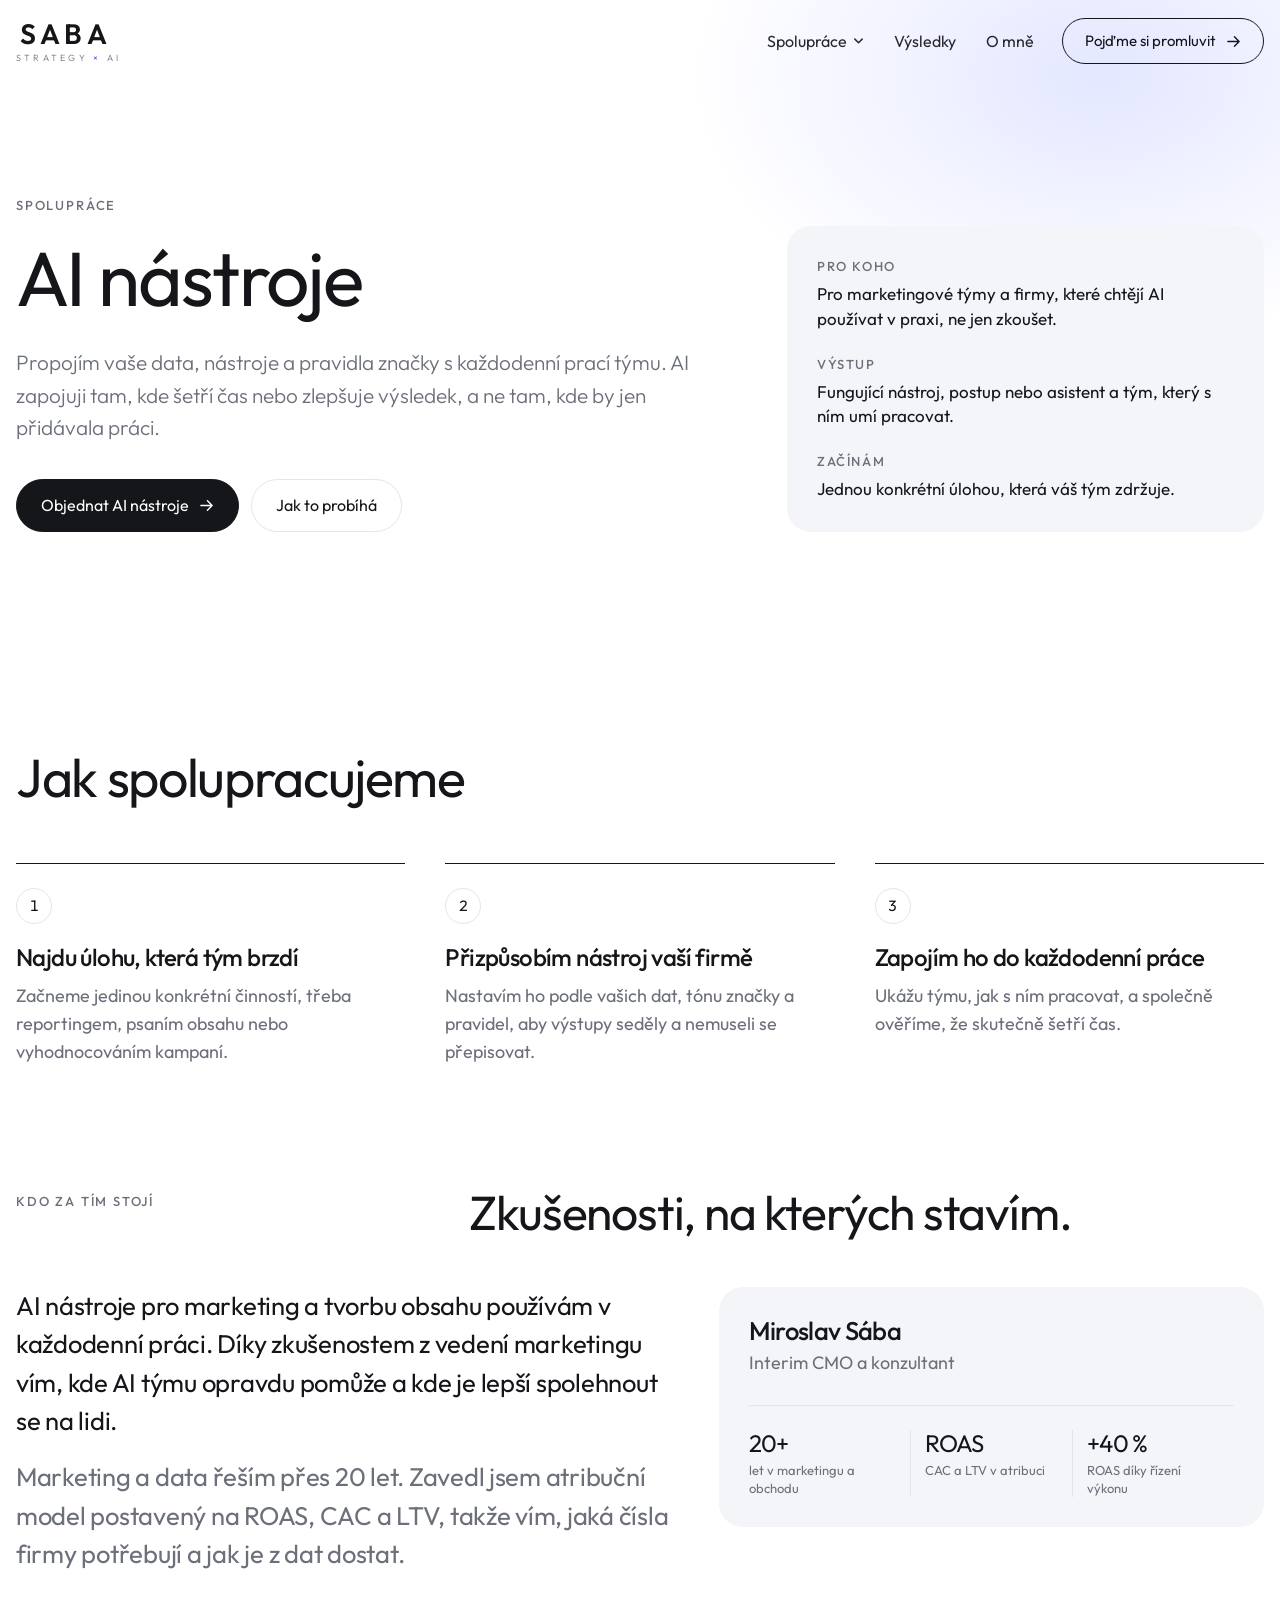
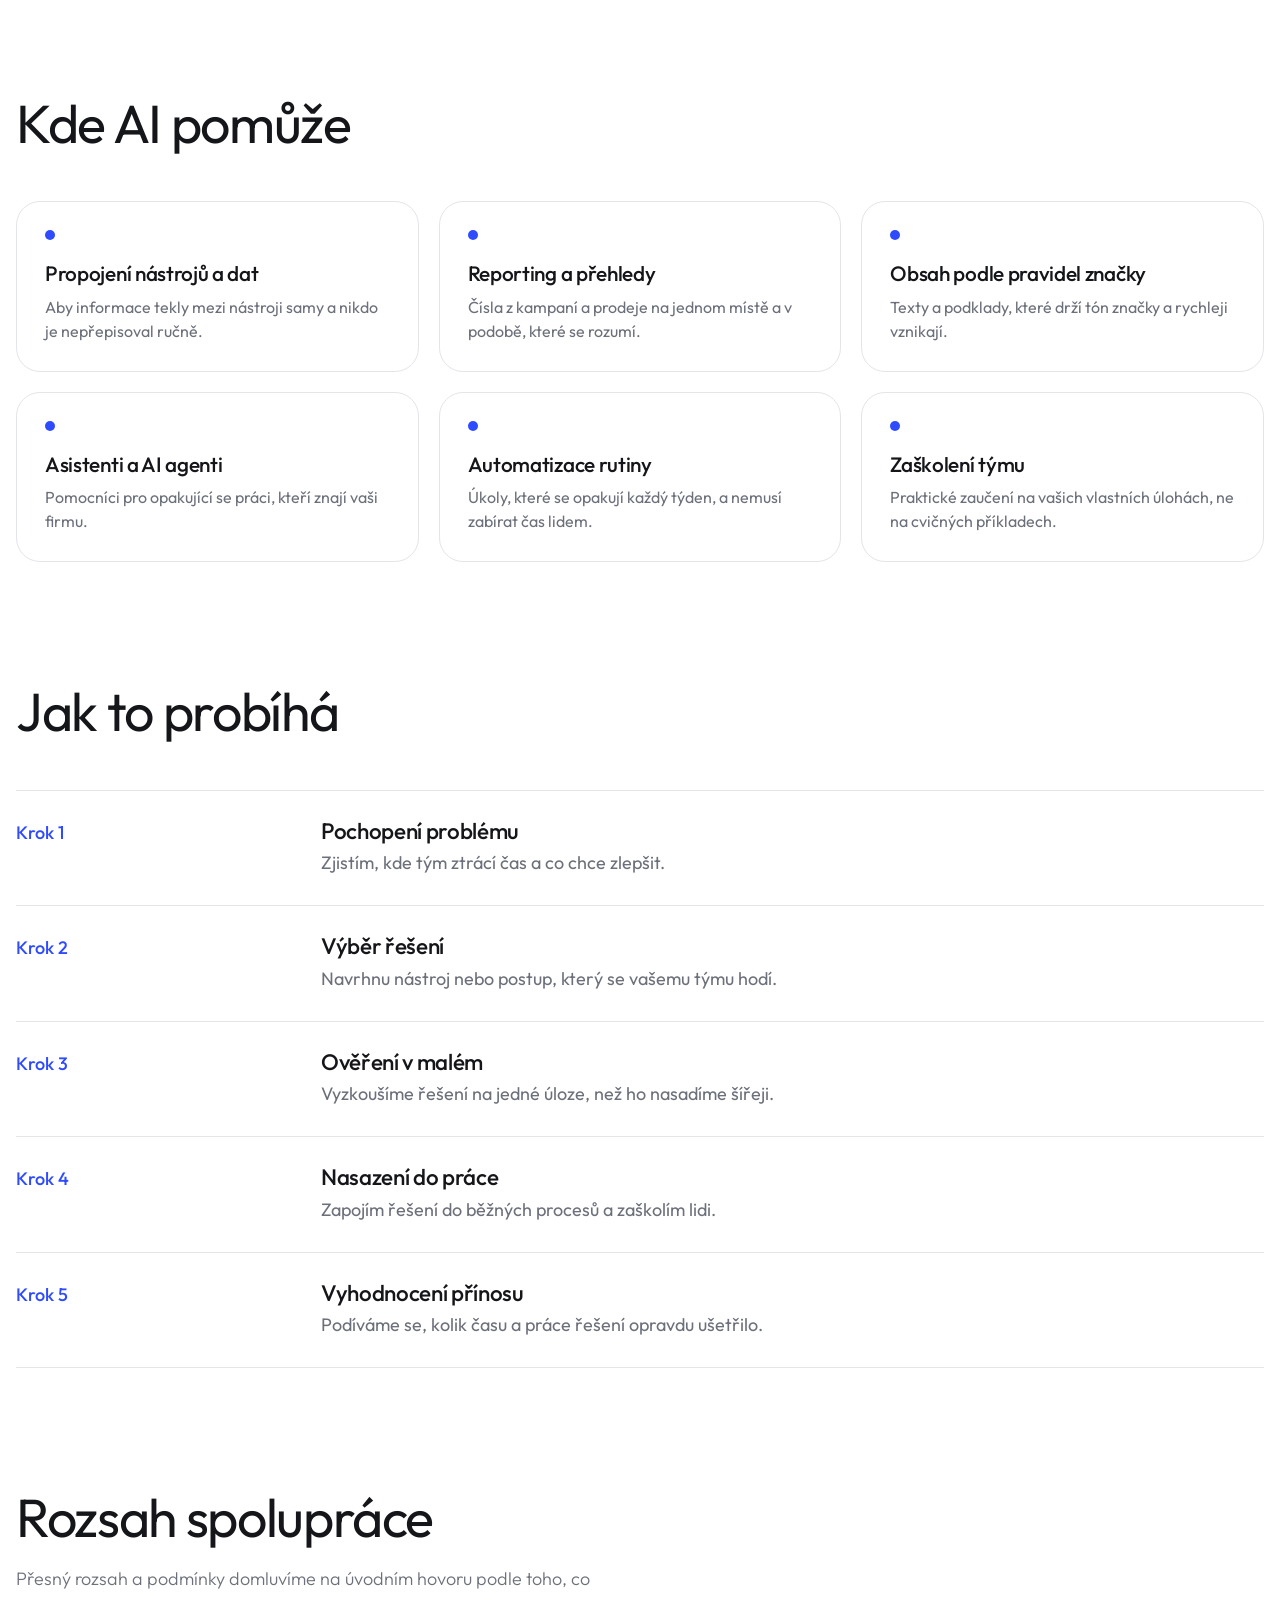
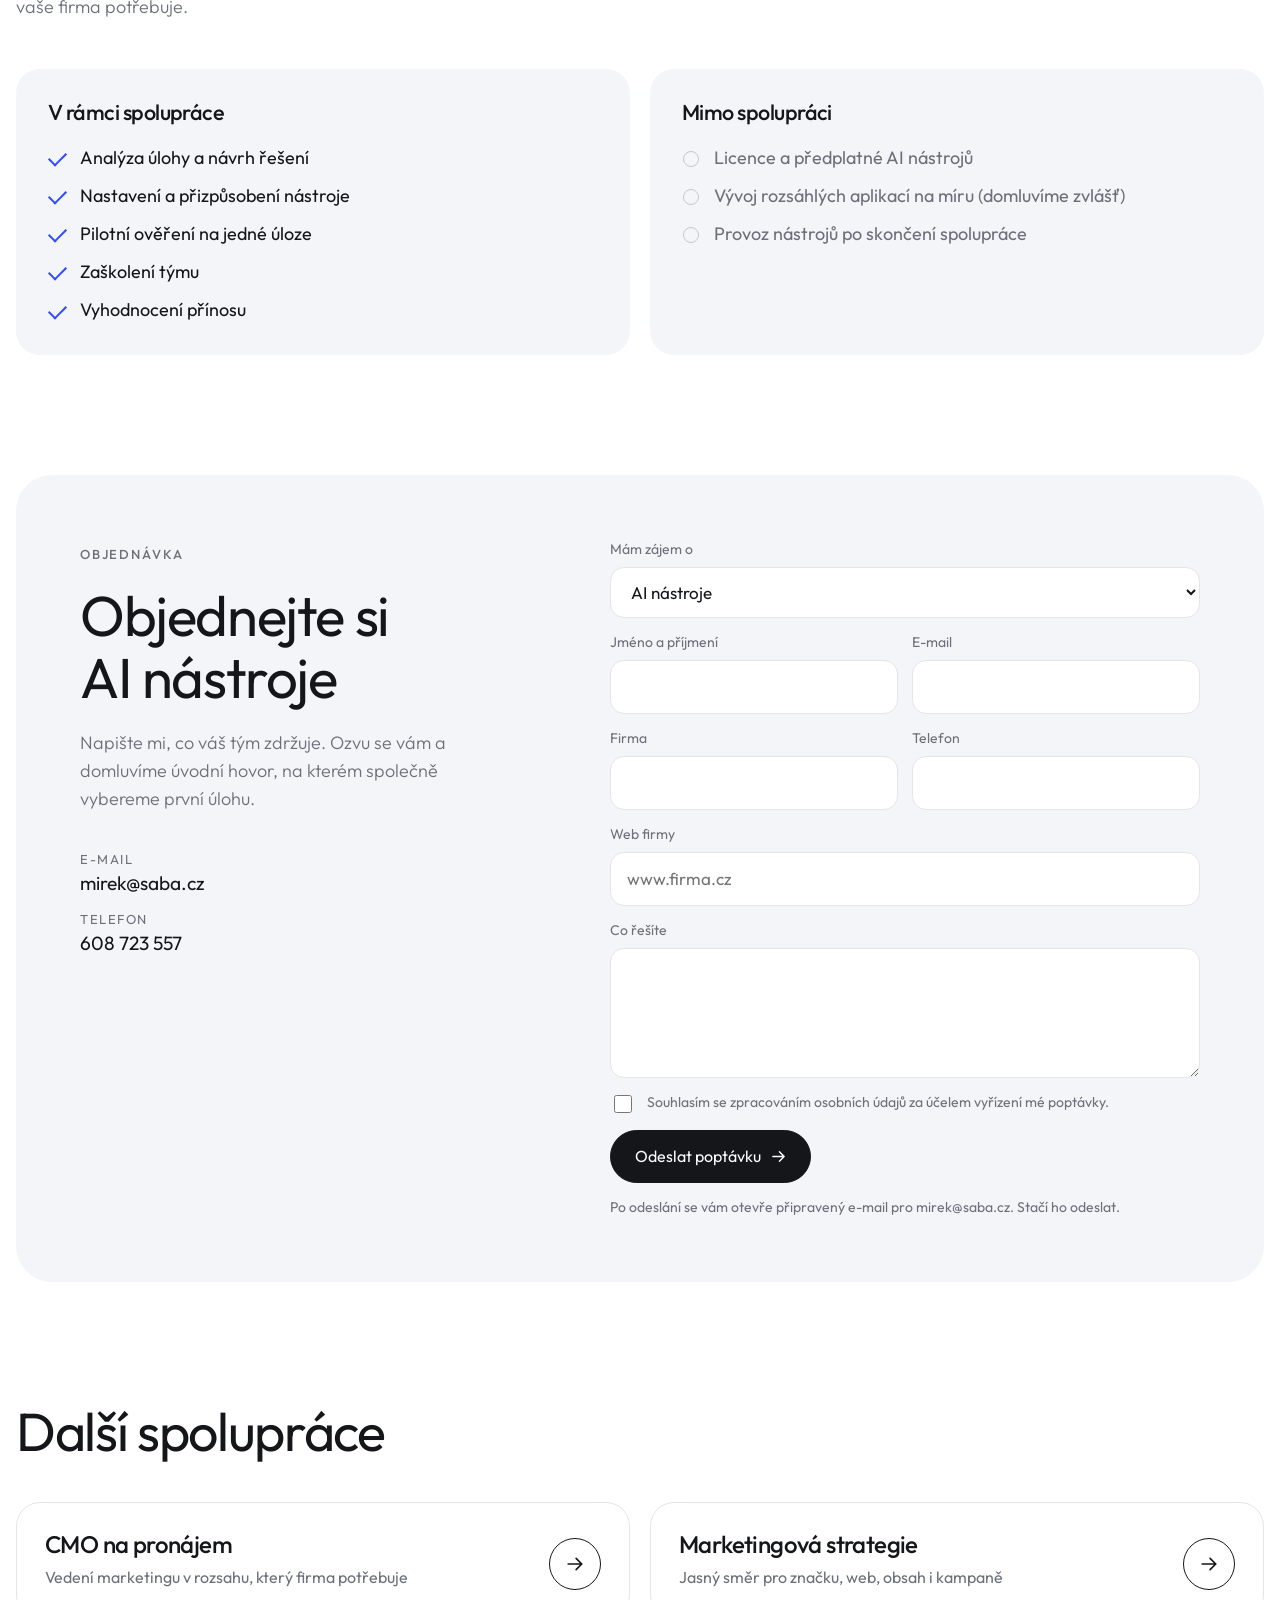
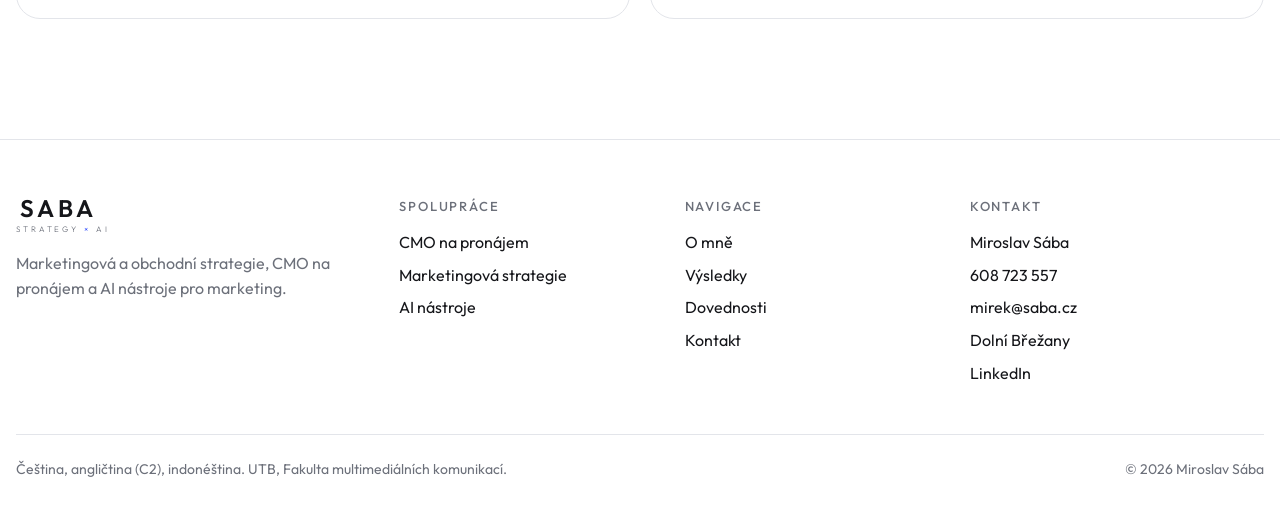
==== ai-nastroje.html @ 4f932557 "Upload" ====
<!doctype html>
<html lang="cs">
<head>
<meta charset="utf-8">
<meta name="viewport" content="width=device-width, initial-scale=1, viewport-fit=cover">
<title>AI nástroje pro marketing | SABA Strategy × AI</title>
<meta name="description" content="Propojím data, nástroje a pravidla značky s každodenní prací týmu. AI tam, kde šetří čas nebo zlepšuje výsledek.">
<link rel="preconnect" href="https://fonts.googleapis.com">
<link rel="preconnect" href="https://fonts.gstatic.com" crossorigin>
<link href="https://fonts.googleapis.com/css2?family=Outfit:wght@300;400;500;600&display=swap" rel="stylesheet">
<link rel="stylesheet" href="style.css">
</head>
<body>
<header id="hdr">
  <div class="wrap hbar">
    <a class="logo" href="./" aria-label="SABA Strategy × AI, úvodní stránka"><b>SABA</b><i>STRATEGY <span class="x">×</span> AI</i></a>
    <nav class="nav" aria-label="Hlavní navigace">
      <div class="links">
        <div class="has-dd"><button class="dd-btn" type="button" aria-haspopup="true" aria-expanded="false">Spolupráce <svg viewBox="0 0 12 12" fill="none" stroke="currentColor" stroke-width="1.6" stroke-linecap="round" stroke-linejoin="round" aria-hidden="true"><path d="M2 4.5l4 4 4-4"/></svg></button><div class="dd"><a href="cmo-na-pronajem.html">CMO na pronájem<small>Vedení marketingu v rozsahu, který firma potřebuje</small></a><a href="marketingova-strategie.html">Marketingová strategie<small>Jasný směr pro značku, web, obsah i kampaně</small></a><a href="ai-nastroje.html" class="on">AI nástroje<small>AI zapojená do každodenní práce marketingu</small></a></div></div>
        <a href="./#vysledky">Výsledky</a>
        <a href="./#o-mne">O mně</a>
      </div>
      <a class="pill" href="#objednavka">Pojďme si promluvit <svg viewBox="0 0 16 16" fill="none" stroke="currentColor" stroke-width="1.5" stroke-linecap="round" stroke-linejoin="round" aria-hidden="true"><path d="M2 8h12M9 3l5 5-5 5"/></svg></a>
      <button class="menu-btn" id="menubtn" type="button" aria-expanded="false" aria-controls="hdr">Menu</button>
    </nav>
  </div>
</header>
<main id="top">
<div class="hero">
  <div class="wrap phero-in">
    <div>
      <span class="label">Spolupráce</span>
      <h1>AI nástroje</h1>
      <p class="lead">Propojím vaše data, nástroje a pravidla značky s každodenní prací týmu. AI zapojuji tam, kde šetří čas nebo zlepšuje výsledek, a ne tam, kde by jen přidávala práci.</p>
      <div class="cta"><a class="pill fill" href="#objednavka">Objednat AI nástroje <svg viewBox="0 0 16 16" fill="none" stroke="currentColor" stroke-width="1.5" stroke-linecap="round" stroke-linejoin="round" aria-hidden="true"><path d="M2 8h12M9 3l5 5-5 5"/></svg></a><a class="pill line" href="#postup">Jak to probíhá</a></div>
    </div>
    <aside class="facts"><dl><dt>Pro koho</dt><dd>Pro marketingové týmy a firmy, které chtějí AI používat v praxi, ne jen zkoušet.</dd><dt>Výstup</dt><dd>Fungující nástroj, postup nebo asistent a tým, který s ním umí pracovat.</dd><dt>Začínám</dt><dd>Jednou konkrétní úlohou, která váš tým zdržuje.</dd></dl></aside>
  </div>
</div>
<section>
  <div class="wrap">
    <h2 class="sec-title">Jak spolupracujeme</h2>
    <div class="steps">
      <div class="step"><span class="n">1</span><h3>Najdu úlohu, která tým brzdí</h3><p>Začneme jedinou konkrétní činností, třeba reportingem, psaním obsahu nebo vyhodnocováním kampaní.</p></div>
      <div class="step"><span class="n">2</span><h3>Přizpůsobím nástroj vaší firmě</h3><p>Nastavím ho podle vašich dat, tónu značky a pravidel, aby výstupy seděly a nemuseli se přepisovat.</p></div>
      <div class="step"><span class="n">3</span><h3>Zapojím ho do každodenní práce</h3><p>Ukážu týmu, jak s ním pracovat, a společně ověříme, že skutečně šetří čas.</p></div>
    </div>
  </div>
</section>
<section>
  <div class="wrap">
    <div class="head"><div><span class="label">Kdo za tím stojí</span></div><h2>Zkušenosti, na kterých stavím.</h2></div>
    <div class="bio" style="margin-top:48px">
      <div><p class="big">AI nástroje pro marketing a tvorbu obsahu používám v každodenní práci. Díky zkušenostem z vedení marketingu vím, kde AI týmu opravdu pomůže a kde je lepší spolehnout se na lidi.</p><p class="big">Marketing a data řeším přes 20 let. Zavedl jsem atribuční model postavený na ROAS, CAC a LTV, takže vím, jaká čísla firmy potřebují a jak je z dat dostat.</p></div>
      <div class="person"><h3>Miroslav Sába</h3><p class="role">Interim CMO a konzultant</p>
        <div class="pstats"><div><b>20+</b><span>let v marketingu a obchodu</span></div><div><b>ROAS</b><span>CAC a LTV v atribuci</span></div><div><b>+40 %</b><span>ROAS díky řízení výkonu</span></div></div></div>
    </div>
  </div>
</section>
<section>
  <div class="wrap">
    <h2 class="sec-title">Kde AI pomůže</h2>
    <div class="areas">
      <div class="area"><h3>Propojení nástrojů a dat</h3><p>Aby informace tekly mezi nástroji samy a nikdo je nepřepisoval ručně.</p></div>
      <div class="area"><h3>Reporting a přehledy</h3><p>Čísla z kampaní a prodeje na jednom místě a v podobě, které se rozumí.</p></div>
      <div class="area"><h3>Obsah podle pravidel značky</h3><p>Texty a podklady, které drží tón značky a rychleji vznikají.</p></div>
      <div class="area"><h3>Asistenti a AI agenti</h3><p>Pomocníci pro opakující se práci, kteří znají vaši firmu.</p></div>
      <div class="area"><h3>Automatizace rutiny</h3><p>Úkoly, které se opakují každý týden, a nemusí zabírat čas lidem.</p></div>
      <div class="area"><h3>Zaškolení týmu</h3><p>Praktické zaučení na vašich vlastních úlohách, ne na cvičných příkladech.</p></div>
    </div>
  </div>
</section>
<section id="postup">
  <div class="wrap">
    <h2 class="sec-title">Jak to probíhá</h2>
    <div class="tl">
      <div class="tli"><span class="k">Krok 1</span><div><h3>Pochopení problému</h3><p>Zjistím, kde tým ztrácí čas a co chce zlepšit.</p></div></div>
      <div class="tli"><span class="k">Krok 2</span><div><h3>Výběr řešení</h3><p>Navrhnu nástroj nebo postup, který se vašemu týmu hodí.</p></div></div>
      <div class="tli"><span class="k">Krok 3</span><div><h3>Ověření v malém</h3><p>Vyzkoušíme řešení na jedné úloze, než ho nasadíme šířeji.</p></div></div>
      <div class="tli"><span class="k">Krok 4</span><div><h3>Nasazení do práce</h3><p>Zapojím řešení do běžných procesů a zaškolím lidi.</p></div></div>
      <div class="tli"><span class="k">Krok 5</span><div><h3>Vyhodnocení přínosu</h3><p>Podíváme se, kolik času a práce řešení opravdu ušetřilo.</p></div></div>
    </div>
  </div>
</section>
<section>
  <div class="wrap">
    <h2 class="sec-title">Rozsah spolupráce</h2>
    <p class="lead" style="margin-top:18px;max-width:34em">Přesný rozsah a podmínky domluvíme na úvodním hovoru podle toho, co vaše firma potřebuje.</p>
    <div class="scope">
      <div class="box in"><h3>V rámci spolupráce</h3><ul><li>Analýza úlohy a návrh řešení</li><li>Nastavení a přizpůsobení nástroje</li><li>Pilotní ověření na jedné úloze</li><li>Zaškolení týmu</li><li>Vyhodnocení přínosu</li></ul></div>
      <div class="box out"><h3>Mimo spolupráci</h3><ul><li>Licence a předplatné AI nástrojů</li><li>Vývoj rozsáhlých aplikací na míru (domluvíme zvlášť)</li><li>Provoz nástrojů po skončení spolupráce</li></ul></div>
    </div>
  </div>
</section>
<section id="objednavka" class="order">
  <div class="wrap">
    <div class="box">
      <div>
        <span class="label">Objednávka</span>
        <h2 style="margin-top:18px">Objednejte si AI nástroje</h2>
        <p class="lead">Napište mi, co váš tým zdržuje. Ozvu se vám a domluvíme úvodní hovor, na kterém společně vybereme první úlohu.</p>
        <div class="direct">
          <div><span>E-mail</span><a href="mailto:mirek@saba.cz">mirek@saba.cz</a></div>
          <div><span>Telefon</span><a href="tel:+420608723557">608 723 557</a></div>
        </div>
      </div>
      <form id="orderform" data-service="ai" novalidate>
        <div class="field"><label for="f-service">Mám zájem o</label><select id="f-service" name="service"><option value="cmo">CMO na pronájem</option><option value="strategie">Marketingová strategie</option><option value="ai">AI nástroje</option><option value="jine">Něco jiného</option></select></div>
        <div class="f2">
          <div class="field"><label for="f-name">Jméno a příjmení</label><input id="f-name" name="name" type="text" autocomplete="name" required></div>
          <div class="field"><label for="f-mail">E-mail</label><input id="f-mail" name="email" type="email" autocomplete="email" required></div>
          <div class="field"><label for="f-firm">Firma</label><input id="f-firm" name="firm" type="text" autocomplete="organization"></div>
          <div class="field"><label for="f-tel">Telefon</label><input id="f-tel" name="tel" type="tel" autocomplete="tel"></div>
        </div>
        <div class="field"><label for="f-web">Web firmy</label><input id="f-web" name="web" type="text" autocomplete="url" placeholder="www.firma.cz"></div>
        <div class="field"><label for="f-msg">Co řešíte</label><textarea id="f-msg" name="message"></textarea></div>
        <label class="consent"><input id="f-consent" type="checkbox" required><span>Souhlasím se zpracováním osobních údajů za účelem vyřízení mé poptávky.</span></label>
        <div><button class="pill fill" type="submit">Odeslat poptávku <svg viewBox="0 0 16 16" fill="none" stroke="currentColor" stroke-width="1.5" stroke-linecap="round" stroke-linejoin="round" aria-hidden="true"><path d="M2 8h12M9 3l5 5-5 5"/></svg></button></div>
        <p class="formnote">Po odeslání se vám otevře připravený e-mail pro mirek@saba.cz. Stačí ho odeslat.</p>
        <div class="sent" id="sent" aria-live="polite">
          <p>Připravil jsem vám e-mail. Pokud se neotevřel, zkopírujte text níže a pošlete ho na mirek@saba.cz.</p>
          <textarea id="sent-text" readonly></textarea>
          <button class="sm" id="sent-copy" type="button">Zkopírovat text</button>
        </div>
      </form>
    </div>
  </div>
</section>
<section>
  <div class="wrap">
    <h2 class="sec-title">Další spolupráce</h2>
    <div class="more-svc">
      <a href="cmo-na-pronajem.html"><div><h3>CMO na pronájem</h3><p>Vedení marketingu v rozsahu, který firma potřebuje</p></div><span class="go"><svg viewBox="0 0 16 16" fill="none" stroke="currentColor" stroke-width="1.5" stroke-linecap="round" stroke-linejoin="round" aria-hidden="true"><path d="M2 8h12M9 3l5 5-5 5"/></svg></span></a>
      <a href="marketingova-strategie.html"><div><h3>Marketingová strategie</h3><p>Jasný směr pro značku, web, obsah i kampaně</p></div><span class="go"><svg viewBox="0 0 16 16" fill="none" stroke="currentColor" stroke-width="1.5" stroke-linecap="round" stroke-linejoin="round" aria-hidden="true"><path d="M2 8h12M9 3l5 5-5 5"/></svg></span></a>
    </div>
  </div>
</section>
</main>
<footer>
  <div class="wrap">
    <div class="fgrid">
      <div><a class="logo" href="./" aria-label="Zpět na úvod"><b style="font-size:24px">SABA</b><i style="font-size:8px">STRATEGY <span class="x">×</span> AI</i></a>
        <p>Marketingová a obchodní strategie, CMO na pronájem a AI nástroje pro marketing.</p></div>
      <div><h4>Spolupráce</h4><ul><li><a href="cmo-na-pronajem.html">CMO na pronájem</a></li><li><a href="marketingova-strategie.html">Marketingová strategie</a></li><li><a href="ai-nastroje.html">AI nástroje</a></li></ul></div>
      <div><h4>Navigace</h4><ul><li><a href="./#o-mne">O mně</a></li><li><a href="./#vysledky">Výsledky</a></li><li><a href="./#dovednosti">Dovednosti</a></li><li><a href="./#kontakt">Kontakt</a></li></ul></div>
      <div><h4>Kontakt</h4><ul><li>Miroslav Sába</li><li><a href="tel:+420608723557">608 723 557</a></li><li><a href="mailto:mirek@saba.cz">mirek@saba.cz</a></li><li>Dolní Břežany</li><li><a href="https://www.linkedin.com/in/miroslav-saba" target="_blank" rel="noopener">LinkedIn</a></li></ul></div>
    </div>
    <div class="fine"><span>Čeština, angličtina (C2), indonéština. UTB, Fakulta multimediálních komunikací.</span><span>© 2026 Miroslav Sába</span></div>
  </div>
</footer>
<script src="main.js"></script>
</body>
</html>
---- style.css ----
/* SABA Strategy × AI. Light only, matching the black on white logo. */
:root {
  color-scheme: light;
  --bg: #ffffff;
  --surface: #f4f5f8;
  --fg: #15161a;
  --muted: #6c707a;
  --dim: #c5c8cf;
  --line: #e3e5ea;
  --accent: #2f4bff;
  --font: "Outfit", "Helvetica Neue", Arial, sans-serif;
}
* { box-sizing: border-box; }
html { scroll-behavior: smooth; }
body {
  margin: 0; background: var(--bg); color: var(--fg);
  font-family: var(--font); font-weight: 400; font-size: 18px; line-height: 1.55;
}
img { max-width: 100%; }
.wrap {
  max-width: 1328px; margin: 0 auto;
  padding-left: max(16px, env(safe-area-inset-left, 0px));
  padding-right: max(16px, env(safe-area-inset-right, 0px));
}
a { color: inherit; }
p { margin: 0; }
h1, h2, h3 { font-weight: 400; margin: 0; letter-spacing: -0.025em; line-height: 1.1; text-wrap: balance; }
:focus-visible { outline: 2px solid var(--accent); outline-offset: 3px; }
.label { font-size: 13px; font-weight: 500; letter-spacing: 0.14em; text-transform: uppercase; color: var(--muted); }
section { padding-block: 120px 0; }
.sec-title { font-size: clamp(2rem, 4.2vw, 3.4rem); }
.lead { color: var(--muted); font-weight: 300; }

/* pill button */
.pill {
  display: inline-flex; align-items: center; gap: 10px;
  font: inherit; font-size: 16px; font-weight: 400; color: inherit; text-decoration: none; cursor: pointer;
  padding: 13px 24px; border-radius: 999px; border: 1px solid currentColor; background: transparent;
  transition: background .2s, color .2s, border-color .2s;
}
.pill svg { width: 15px; height: 15px; flex: none; }
.pill:hover { background: var(--fg); color: var(--bg); border-color: var(--fg); }
.pill.fill { background: var(--fg); color: var(--bg); border-color: var(--fg); }
.pill.fill:hover { background: var(--accent); border-color: var(--accent); color: #fff; }
.pill.line { border-color: var(--line); }
.pill.line:hover { border-color: var(--fg); background: transparent; color: var(--fg); }

/* header */
header {
  position: fixed; left: 0; right: 0; top: env(safe-area-inset-top, 0px); z-index: 20;
  color: var(--fg); border-bottom: 1px solid transparent;
  transition: background .25s, border-color .25s;
}
header.solid, header.open { background: var(--bg); border-bottom-color: var(--line); }
.hbar { display: flex; align-items: center; justify-content: space-between; gap: 16px; height: 82px; }
.logo { text-decoration: none; display: inline-flex; flex-direction: column; gap: 5px; line-height: 1; }
.logo b { font-weight: 600; font-size: 28px; letter-spacing: 0.16em; padding-left: 0.16em; }
.logo i { font-style: normal; font-weight: 300; font-size: 9px; letter-spacing: 0.36em; color: var(--muted); white-space: nowrap; }
.logo .x { color: var(--accent); }
.nav { display: flex; align-items: center; gap: 28px; font-size: 16px; }
.links { display: flex; align-items: center; gap: 30px; }
.links > a, .dd-btn { text-decoration: none; opacity: .92; }
.links > a:hover, .dd-btn:hover { opacity: 1; text-decoration: underline; text-underline-offset: 6px; }
.nav .pill { padding: 10px 22px; font-size: 15px; white-space: nowrap; }
.has-dd { position: relative; }
.has-dd::after { content: ""; position: absolute; left: 0; right: 0; top: 100%; height: 14px; }
.dd-btn { font: inherit; background: none; border: 0; color: inherit; cursor: pointer; display: inline-flex; align-items: center; gap: 6px; padding: 8px 0; }
.dd-btn svg { width: 11px; height: 11px; }
.dd { position: absolute; top: calc(100% + 10px); left: -18px; width: 320px; background: var(--bg); border: 1px solid var(--line); border-radius: 20px; padding: 8px; display: none; box-shadow: 0 24px 48px rgba(21, 22, 26, .08); }
.has-dd:hover .dd, .has-dd:focus-within .dd, .has-dd.open .dd { display: block; }
.dd a { display: block; padding: 12px 14px; border-radius: 12px; text-decoration: none; font-size: 16px; }
.dd a:hover, .dd a.on { background: var(--surface); }
.dd a small { display: block; color: var(--muted); font-size: 13px; line-height: 1.35; margin-top: 2px; }
.menu-btn { display: none; font: inherit; font-size: 15px; color: inherit; background: transparent; border: 1px solid var(--line); border-radius: 999px; padding: 9px 18px; cursor: pointer; }

/* hero (home and subpages) */
.hero {
  position: relative; overflow: hidden; color: var(--fg);
  background: radial-gradient(46% 62% at 86% 12%, color-mix(in srgb, var(--accent) 13%, transparent), transparent 70%), var(--bg);
}
.hero .ghost {
  position: absolute; right: -1vw; top: 14%; font-weight: 600; font-size: clamp(8rem, 26vw, 24rem);
  letter-spacing: 0.04em; line-height: 1; color: var(--fg); opacity: .04; pointer-events: none; user-select: none; white-space: nowrap;
}
.hero-in { position: relative; padding-top: 220px; padding-bottom: 72px; }
.tag { display: inline-flex; align-items: center; gap: 10px; font-size: 15px; color: var(--muted); }
.tag::before { content: ""; width: 8px; height: 8px; border-radius: 50%; background: var(--accent); box-shadow: 0 0 0 4px color-mix(in srgb, var(--accent) 22%, transparent); }
.hero h1 { font-size: clamp(2.7rem, 6.6vw, 5.6rem); margin-top: 20px; max-width: 13em; }
.hero .lead { margin-top: 26px; font-size: clamp(1.05rem, 1.7vw, 1.3rem); max-width: 36em; }
.hero .cta { display: flex; flex-wrap: wrap; gap: 12px; margin-top: 36px; }
.marq { position: relative; border-top: 1px solid var(--line); overflow: hidden; padding-block: 30px; }
.marq-track { display: flex; width: max-content; animation: slide 46s linear infinite; }
.marq ul { display: flex; align-items: center; list-style: none; margin: 0; padding: 0; }
.marq li { font-size: 1.7rem; font-weight: 500; letter-spacing: -0.01em; color: var(--muted); white-space: nowrap; padding-right: 56px; display: flex; align-items: center; gap: 56px; }
.marq li::after { content: "×"; font-size: 1.2rem; color: var(--accent); }
@keyframes slide { to { transform: translateX(-50%); } }

.phero-in { position: relative; padding-top: 190px; padding-bottom: 96px; display: grid; grid-template-columns: minmax(0, 1.5fr) minmax(0, 1fr); gap: 56px; align-items: end; }
.phero-in h1 { font-size: clamp(2.6rem, 6vw, 5rem); margin-top: 18px; }
.facts { background: var(--surface); border-radius: 24px; padding: 30px; }
.facts dl { margin: 0; }
.facts dt { font-size: 13px; font-weight: 500; letter-spacing: .12em; text-transform: uppercase; color: var(--muted); }
.facts dd { margin: 6px 0 22px; font-size: 17px; line-height: 1.45; }
.facts dd:last-child { margin-bottom: 0; }

/* about (home) */
.about .label { display: block; }
.statement { margin-top: 28px; font-size: clamp(1.6rem, 3.6vw, 3rem); line-height: 1.32; letter-spacing: -0.025em; max-width: 26em; }
.statement strong { font-weight: 500; }
.js-reveal .w { color: var(--dim); transition: color .3s; }
.js-reveal .w.on { color: var(--fg); }
.about-bottom { display: flex; flex-wrap: wrap; align-items: center; justify-content: space-between; gap: 40px; margin-top: 72px; }
.stats { display: flex; flex-wrap: wrap; gap: 28px 0; }
.stat { padding-right: 40px; min-width: 0; }
.stat + .stat { padding-left: 40px; border-left: 1px solid var(--line); }
.stat b { display: block; font-weight: 400; font-size: 2.1rem; letter-spacing: -0.03em; line-height: 1.1; font-variant-numeric: tabular-nums; }
.stat span { display: block; margin-top: 6px; font-size: 15px; color: var(--muted); max-width: 15em; line-height: 1.4; }
.badge { width: 132px; height: 132px; flex: none; }
.badge svg { width: 100%; height: 100%; animation: spin 24s linear infinite; }
@keyframes spin { to { transform: rotate(360deg); } }

/* service cards (home) */
.grid { display: grid; grid-template-columns: repeat(12, minmax(0, 1fr)); gap: 20px; margin-top: 48px; }
.card {
  position: relative; border-radius: 28px; overflow: hidden; min-height: 620px; padding: 30px;
  display: flex; flex-direction: column; justify-content: flex-end; text-decoration: none; isolation: isolate;
  grid-column: span 4; transition: transform .35s;
}
.card:hover { transform: translateY(-4px); }
.c1 { background: #15171c; color: #fff; }
.c2 { background: linear-gradient(165deg, #e4e2ff, #f5dff0); color: #15161a; }
.c3 { background: linear-gradient(165deg, #dde8f6, #e8e4f6); color: #15161a; }
.viz { position: absolute; left: 26px; right: 26px; top: 26px; bottom: 280px; z-index: -1; }
.card .txt { display: flex; align-items: flex-end; justify-content: space-between; gap: 20px; }
.card h3 { font-size: 1.7rem; font-weight: 500; }
.card .txt p { margin-top: 10px; font-size: 16px; opacity: .78; line-height: 1.45; }
.card .more { display: block; margin-top: 14px; font-size: 14px; font-weight: 500; letter-spacing: .04em; opacity: .9; }
.go { flex: none; width: 52px; height: 52px; border-radius: 50%; border: 1px solid currentColor; display: grid; place-items: center; transition: background .2s, color .2s; }
.go svg { width: 18px; height: 18px; }
.card:hover .go { background: #fff; color: #15161a; border-color: #fff; }

.va { display: flex; flex-direction: column; }
.va .cap { font-size: 14px; color: rgba(255,255,255,.62); }
.va .plot { flex: 1; min-height: 0; display: flex; align-items: flex-end; gap: 14px; margin-top: 16px; border-bottom: 1px solid rgba(255,255,255,.3); }
.va .b { flex: 1; min-width: 0; padding: 12px 14px; border-radius: 10px 10px 0 0; background: rgba(255,255,255,.14); color: #fff; font-size: 1.5rem; line-height: 1.1; font-variant-numeric: tabular-nums; }
.va .b.hi { background: #5b73ff; }
.va .b small { display: block; margin-top: 4px; font-size: 13px; opacity: .8; }
.va .yrs { display: flex; gap: 14px; margin-top: 8px; font-size: 13px; color: rgba(255,255,255,.62); }
.va .yrs span { flex: 1; }
.vb, .vc { display: flex; align-items: center; }
.glass { width: 100%; background: rgba(255,255,255,.62); border-radius: 18px; padding: 18px 20px; }
.glass .cap { font-size: 13px; color: #6a6f7c; }
.glass ul { list-style: none; margin: 14px 0 0; padding: 0; display: grid; gap: 10px; }
.glass li { display: flex; align-items: center; justify-content: space-between; gap: 10px; padding: 11px 13px; background: #fff; border-radius: 12px; font-size: 15px; color: #15161a; }
.glass li em { font-style: normal; font-size: 12px; color: #fff; background: #2f4bff; padding: 3px 9px; border-radius: 999px; white-space: nowrap; }
.kpis { display: flex; }
.kpi { flex: 1; min-width: 0; }
.kpi + .kpi { padding-left: 16px; border-left: 1px solid #dfe2ea; }
.kpi span { display: block; font-size: 12px; color: #6a6f7c; }
.kpi b { display: block; font-weight: 300; font-size: 1.7rem; letter-spacing: -0.03em; color: #15161a; line-height: 1.2; }
.kpi i { font-style: normal; font-size: 12px; color: #1f8f55; }
.vc svg { display: block; width: 100%; height: 88px; margin-top: 12px; }
.vc .note { font-size: 11px; color: #8b90a0; margin-top: 4px; }

/* results carousel (home) */
.rhead { display: flex; flex-wrap: wrap; align-items: flex-end; justify-content: space-between; gap: 28px; }
.rhead p { color: var(--muted); max-width: 32em; margin-top: 18px; }
.arrows { display: flex; gap: 10px; }
.arr { width: 52px; height: 52px; border-radius: 50%; border: 1px solid var(--line); background: transparent; color: var(--fg); display: grid; place-items: center; cursor: pointer; transition: border-color .2s, background .2s, color .2s; }
.arr:hover { background: var(--fg); color: var(--bg); border-color: var(--fg); }
.arr svg { width: 18px; height: 18px; }
.track { display: flex; gap: 20px; margin-top: 44px; overflow-x: auto; scroll-snap-type: x mandatory; scrollbar-width: none; padding-bottom: 4px; }
.track::-webkit-scrollbar { display: none; }
.rc { flex: 0 0 min(372px, 84%); scroll-snap-align: start; min-height: 440px; border: 1px solid var(--line); border-radius: 24px; padding: 30px; display: flex; flex-direction: column; background: var(--bg); }
.rc .m { font-weight: 300; font-size: 3.4rem; letter-spacing: -0.04em; line-height: 1; font-variant-numeric: tabular-nums; }
.rc .mc { color: var(--muted); font-size: 15px; margin-top: 10px; max-width: 16em; line-height: 1.4; }
.rc .who { margin-top: auto; padding-top: 28px; }
.rc h3 { font-size: 1.35rem; font-weight: 500; letter-spacing: -0.015em; }
.rc .role { color: var(--muted); font-size: 15px; margin-top: 3px; }
.rc ul { list-style: none; margin: 16px 0 0; padding: 16px 0 0; border-top: 1px solid var(--line); display: grid; gap: 6px; font-size: 15px; color: var(--muted); line-height: 1.4; }

/* skills (home) */
.skills { display: grid; grid-template-columns: repeat(3, minmax(0, 1fr)); gap: 20px; margin-top: 48px; }
.sk { background: var(--surface); border-radius: 24px; padding: 30px; min-width: 0; }
.sk h3 { font-size: 1.35rem; font-weight: 500; letter-spacing: -0.015em; }
.sk ul { list-style: none; margin: 18px 0 0; padding: 0; display: grid; gap: 10px; color: var(--muted); font-size: 16px; line-height: 1.4; }

/* subpage blocks */
.head { display: grid; grid-template-columns: minmax(0, 0.8fr) minmax(0, 1.6fr); gap: 24px 56px; align-items: start; }
.head h2 { font-size: clamp(1.9rem, 4vw, 3rem); }
.steps { display: grid; grid-template-columns: repeat(3, minmax(0, 1fr)); gap: 20px 40px; margin-top: 56px; }
.step { border-top: 1px solid var(--fg); padding-top: 24px; min-width: 0; }
.step .n { display: grid; place-items: center; width: 36px; height: 36px; border-radius: 50%; border: 1px solid var(--line); font-size: 15px; font-variant-numeric: tabular-nums; }
.step h3 { font-size: 1.5rem; font-weight: 500; margin-top: 20px; }
.step p { color: var(--muted); margin-top: 12px; }
.bio { display: grid; grid-template-columns: minmax(0, 1.2fr) minmax(0, 1fr); gap: 48px; margin-top: 8px; align-items: start; }
.bio .big { font-size: clamp(1.25rem, 2.2vw, 1.6rem); line-height: 1.5; letter-spacing: -0.01em; }
.bio .big + .big { margin-top: 18px; color: var(--muted); }
.person { background: var(--surface); border-radius: 24px; padding: 30px; }
.person h3 { font-size: 1.6rem; font-weight: 500; }
.person .role { color: var(--muted); margin-top: 4px; }
.person .pstats { display: grid; grid-template-columns: repeat(3, minmax(0, 1fr)); gap: 0; margin-top: 28px; padding-top: 24px; border-top: 1px solid var(--line); }
.person .pstats div { padding-right: 14px; min-width: 0; }
.person .pstats div + div { padding-left: 14px; border-left: 1px solid var(--line); }
.person .pstats b { display: block; font-weight: 400; font-size: 1.5rem; letter-spacing: -0.03em; line-height: 1.1; }
.person .pstats span { display: block; margin-top: 6px; font-size: 13px; color: var(--muted); line-height: 1.35; }
.areas { display: grid; grid-template-columns: repeat(3, minmax(0, 1fr)); gap: 20px; margin-top: 48px; }
.area { border: 1px solid var(--line); border-radius: 24px; padding: 28px; min-width: 0; }
.area::before { content: ""; display: block; width: 10px; height: 10px; border-radius: 50%; background: var(--accent); margin-bottom: 22px; }
.area h3 { font-size: 1.3rem; font-weight: 500; letter-spacing: -0.015em; }
.area p { color: var(--muted); font-size: 16px; margin-top: 10px; line-height: 1.5; }
.tl { margin-top: 48px; border-bottom: 1px solid var(--line); }
.tli { display: grid; grid-template-columns: minmax(0, 0.45fr) minmax(0, 1.6fr); gap: 10px 40px; padding: 28px 0; border-top: 1px solid var(--line); }
.tli .k { font-weight: 500; color: var(--accent); }
.tli h3 { font-size: 1.4rem; font-weight: 500; letter-spacing: -0.015em; }
.tli p { color: var(--muted); margin-top: 6px; max-width: 40em; }
.scope { display: grid; grid-template-columns: repeat(2, minmax(0, 1fr)); gap: 20px; margin-top: 48px; }
.scope .box { background: var(--surface); border-radius: 24px; padding: 32px; min-width: 0; }
.scope h3 { font-size: 1.35rem; font-weight: 500; }
.scope ul { list-style: none; padding: 0; margin: 20px 0 0; display: grid; gap: 12px; }
.scope li { padding-left: 32px; position: relative; line-height: 1.45; }
.scope .in li::before { content: ""; position: absolute; left: 1px; top: .4em; width: 15px; height: 8px; border-left: 2px solid var(--accent); border-bottom: 2px solid var(--accent); transform: rotate(-45deg); }
.scope .out li::before { content: ""; position: absolute; left: 1px; top: .35em; width: 14px; height: 14px; border: 1.5px solid var(--dim); border-radius: 50%; }
.scope .out li { color: var(--muted); }

/* order form */
.order .box { background: var(--surface); border-radius: 36px; padding: clamp(28px, 5vw, 64px); display: grid; grid-template-columns: minmax(0, 0.9fr) minmax(0, 1.1fr); gap: 48px; align-items: start; }
.order h2 { font-size: clamp(2.1rem, 4.4vw, 3.6rem); }
.order .lead { margin-top: 20px; max-width: 24em; }
.direct { margin-top: 36px; display: grid; gap: 10px; font-size: 17px; }
.direct span { color: var(--muted); font-size: 13px; letter-spacing: .12em; text-transform: uppercase; display: block; }
.direct a { text-decoration: none; font-size: 1.2rem; }
.direct a:hover { text-decoration: underline; text-underline-offset: 5px; }
form { display: grid; gap: 14px; min-width: 0; }
.f2 { display: grid; grid-template-columns: repeat(2, minmax(0, 1fr)); gap: 14px; }
.field { display: grid; gap: 6px; min-width: 0; }
.field label { font-size: 14px; color: var(--muted); }
.field input, .field select, .field textarea {
  font: inherit; font-size: 17px; color: var(--fg); background: var(--bg);
  border: 1px solid var(--line); border-radius: 14px; padding: 13px 16px; width: 100%; min-width: 0;
  transition: border-color .2s;
}
.field textarea { min-height: 130px; resize: vertical; }
.field input:focus, .field select:focus, .field textarea:focus { outline: none; border-color: var(--fg); }
.consent { display: flex; gap: 12px; align-items: flex-start; font-size: 14px; color: var(--muted); line-height: 1.45; }
.consent input { margin-top: 3px; width: 18px; height: 18px; flex: none; accent-color: var(--fg); }
.formnote { font-size: 14px; color: var(--muted); }
.sent { background: var(--bg); border-radius: 20px; padding: 22px; display: none; gap: 12px; }
.sent.show { display: grid; }
.sent p { font-size: 16px; }
.sent textarea { font: inherit; font-size: 14px; color: var(--fg); background: var(--surface); border: 1px solid var(--line); border-radius: 12px; padding: 12px; width: 100%; min-height: 190px; resize: vertical; }
.sent .sm { justify-self: start; }
.sm { font: inherit; font-size: 14px; color: var(--fg); background: transparent; border: 1px solid var(--line); border-radius: 999px; padding: 7px 16px; text-decoration: none; cursor: pointer; transition: border-color .2s, background .2s, color .2s; }
.sm:hover { background: var(--fg); color: var(--bg); border-color: var(--fg); }

/* more services */
.more-svc { display: grid; grid-template-columns: repeat(2, minmax(0, 1fr)); gap: 20px; margin-top: 40px; }
.more-svc a { border: 1px solid var(--line); border-radius: 24px; padding: 28px; text-decoration: none; display: flex; justify-content: space-between; align-items: flex-end; gap: 20px; transition: border-color .2s; }
.more-svc a:hover { border-color: var(--fg); }
.more-svc h3 { font-size: 1.5rem; font-weight: 500; }
.more-svc p { color: var(--muted); font-size: 16px; margin-top: 8px; }

/* home contact */
.contact .box { background: var(--surface); border-radius: 36px; padding: clamp(28px, 5vw, 64px); display: grid; grid-template-columns: minmax(0, 1.05fr) minmax(0, 1fr); gap: 48px; align-items: start; }
.contact h2 { font-size: clamp(2.2rem, 4.8vw, 4rem); }
.contact .lead { margin-top: 20px; max-width: 26em; }
.orders { display: flex; flex-wrap: wrap; gap: 10px; margin-top: 32px; }
.rows { display: grid; gap: 12px; min-width: 0; }
.crow { background: var(--bg); border-radius: 20px; padding: 20px 24px; display: flex; flex-wrap: wrap; align-items: center; justify-content: space-between; gap: 10px 20px; min-width: 0; }
.crow .t { min-width: 0; }
.crow .t span { display: block; font-size: 13px; color: var(--muted); letter-spacing: .06em; text-transform: uppercase; }
.crow .val { display: block; font-size: 1.35rem; letter-spacing: -0.01em; overflow-wrap: anywhere; user-select: all; text-transform: none; color: var(--fg); }
.acts { display: flex; gap: 8px; }

footer { margin-top: 120px; border-top: 1px solid var(--line); padding-block: 56px 40px; }
.fgrid { display: grid; grid-template-columns: 1.4fr 1fr 1fr 1.2fr; gap: 40px; }
.fgrid h4 { margin: 0 0 14px; font-size: 13px; font-weight: 500; letter-spacing: .14em; text-transform: uppercase; color: var(--muted); }
.fgrid ul { list-style: none; margin: 0; padding: 0; display: grid; gap: 8px; font-size: 16px; }
.fgrid a { text-decoration: none; }
.fgrid a:hover { text-decoration: underline; text-underline-offset: 4px; }
.fgrid p { color: var(--muted); font-size: 16px; max-width: 22em; margin-top: 18px; }
.fine { margin-top: 48px; padding-top: 24px; border-top: 1px solid var(--line); display: flex; flex-wrap: wrap; gap: 8px 32px; justify-content: space-between; font-size: 14px; color: var(--muted); }

@media (max-width: 1100px) {
  .card { grid-column: span 12; min-height: 560px; }
  .areas { grid-template-columns: repeat(2, minmax(0, 1fr)); }
}
@media (max-width: 980px) {
  .phero-in { grid-template-columns: minmax(0, 1fr); gap: 40px; padding-bottom: 72px; }
  .head, .bio, .order .box, .contact .box { grid-template-columns: minmax(0, 1fr); gap: 28px; }
  .steps, .skills, .scope, .more-svc { grid-template-columns: minmax(0, 1fr); }
  .tli { grid-template-columns: minmax(0, 1fr); }
  .fgrid { grid-template-columns: repeat(2, minmax(0, 1fr)); }
}
@media (max-width: 720px) {
  body { font-size: 17px; }
  section { padding-block: 88px 0; }
  .hbar { height: 70px; }
  .menu-btn { display: inline-block; }
  .links { display: none; position: absolute; left: 0; right: 0; top: 100%; flex-direction: column; align-items: stretch; gap: 0; background: var(--bg); border-bottom: 1px solid var(--line); padding: 8px max(16px, env(safe-area-inset-left, 0px)) 20px; }
  header.open .links { display: flex; }
  .links > a { padding: 14px 0; border-bottom: 1px solid var(--line); }
  .has-dd { border-bottom: 1px solid var(--line); padding: 6px 0 10px; }
  .dd-btn { display: none; }
  .has-dd::after { display: none; }
  .dd { position: static; display: block; width: auto; border: 0; box-shadow: none; padding: 0; }
  .dd a { padding: 10px 0; }
  .nav { gap: 10px; }
  .nav .pill { padding: 9px 16px; font-size: 14px; }
  .hero-in { padding-top: 160px; padding-bottom: 56px; }
  .phero-in { padding-top: 140px; }
  .marq li { font-size: 1.3rem; }
  .card { min-height: 640px; padding: 24px; }
  .viz { left: 22px; right: 22px; top: 22px; bottom: 300px; }
  .stat { padding-right: 24px; }
  .stat + .stat { padding-left: 24px; }
  .stat:nth-child(3) { padding-left: 0; border-left: 0; }
  .badge { width: 104px; height: 104px; }
  .areas, .f2 { grid-template-columns: minmax(0, 1fr); }
  .person .pstats { grid-template-columns: minmax(0, 1fr); gap: 16px; }
  .person .pstats div, .person .pstats div + div { padding: 0; border-left: 0; }
  .fgrid { grid-template-columns: minmax(0, 1fr); }
}
@media (max-width: 520px) {
  .nav > .pill { display: none; }
}
@media (prefers-reduced-motion: reduce) {
  html { scroll-behavior: auto; }
  .marq-track, .badge svg { animation: none; }
  * { transition: none !important; }
}
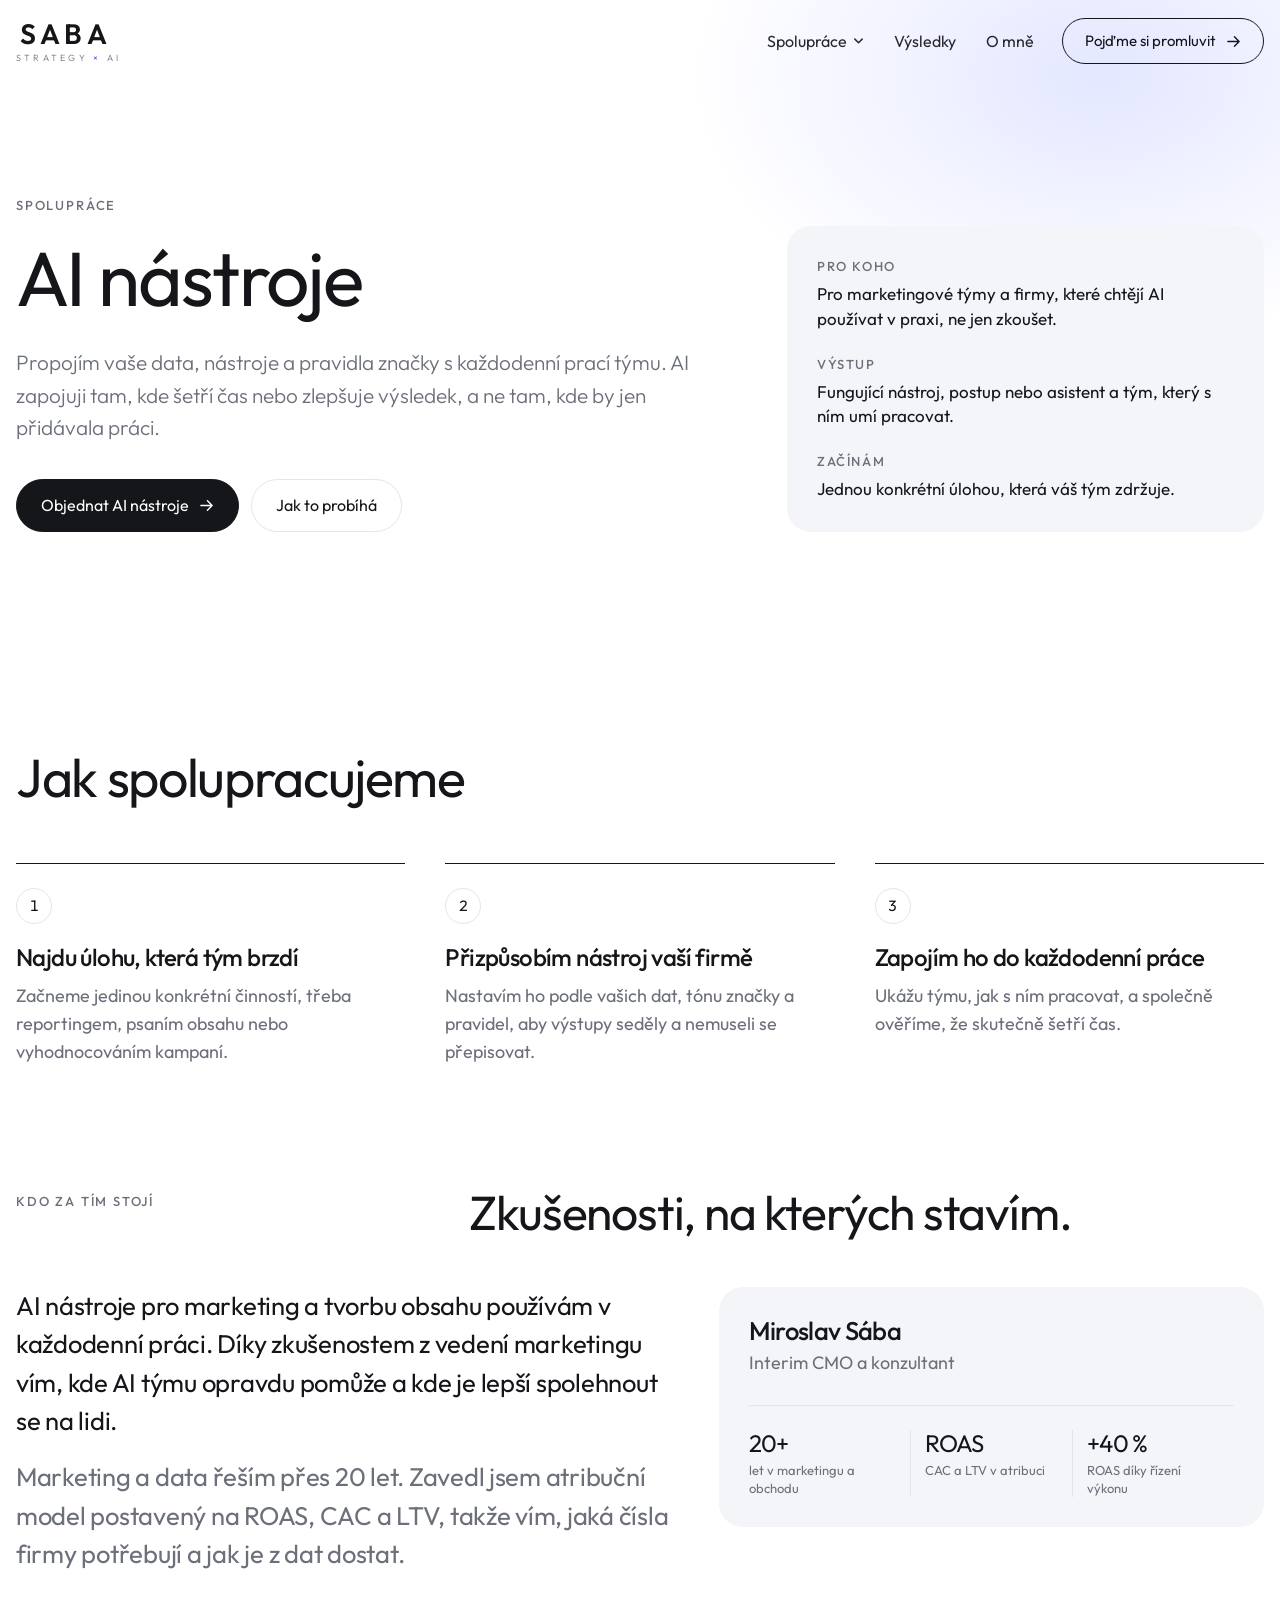
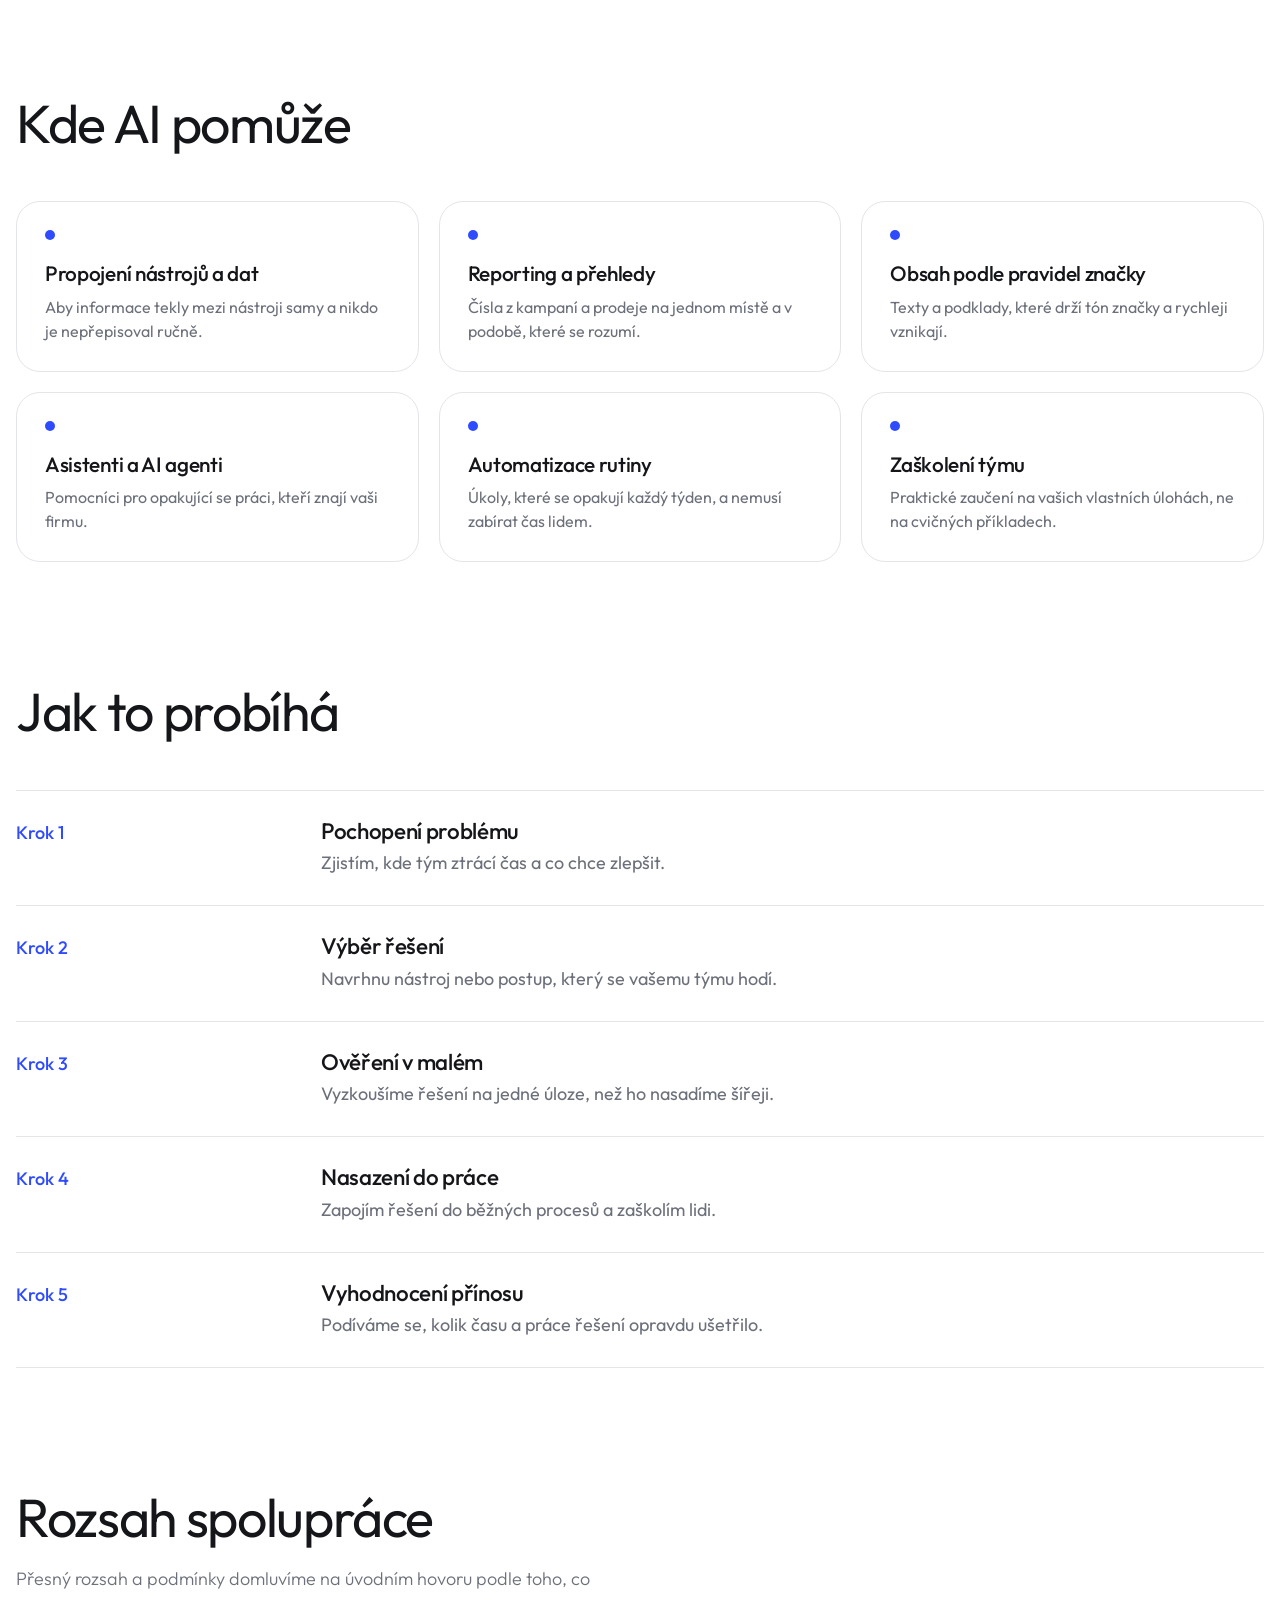
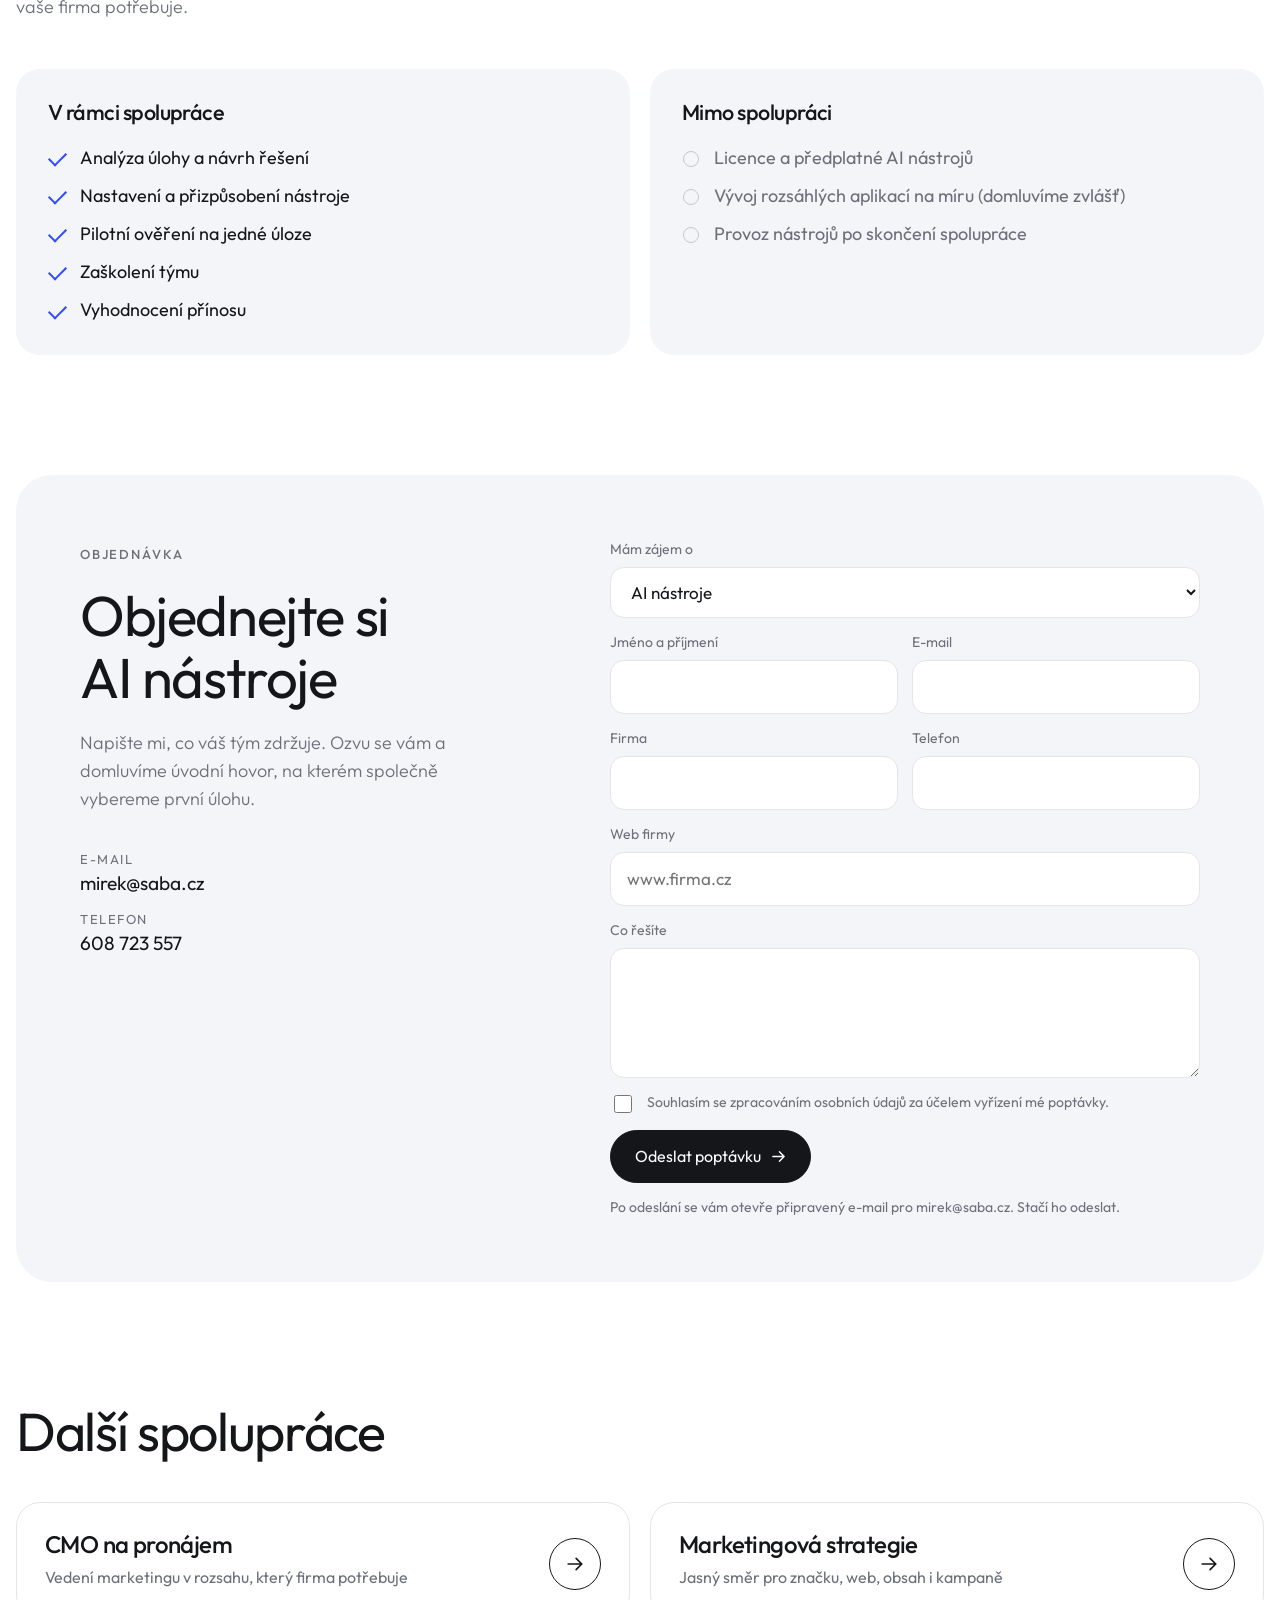
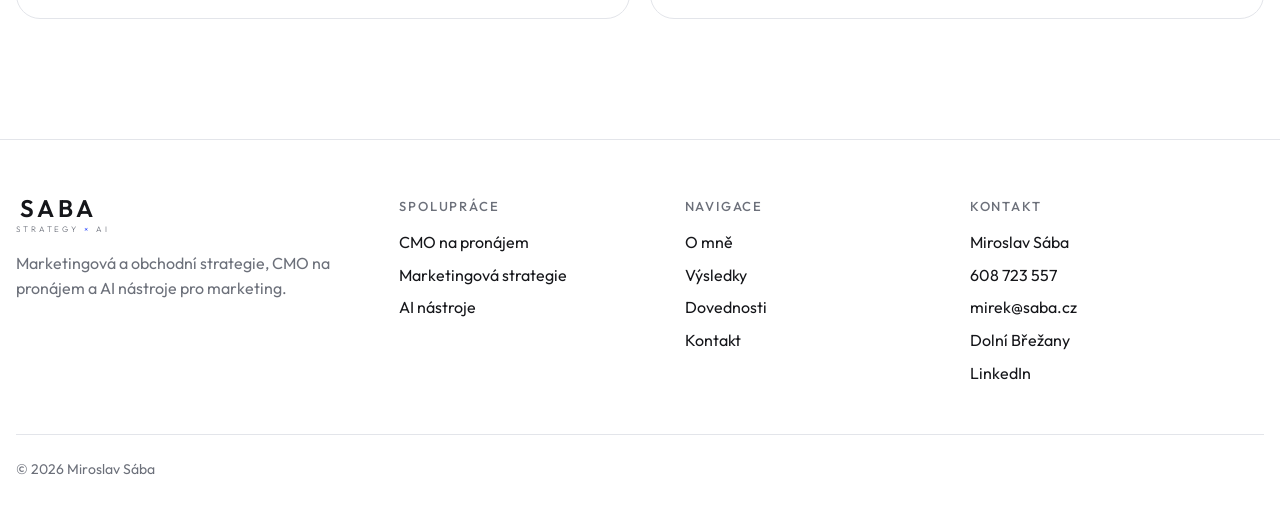
==== commit 53b2f716: "upravy" ====
--- a/ai-nastroje.html
+++ b/ai-nastroje.html
@@ -145,7 +145,7 @@
       <div><h4>Navigace</h4><ul><li><a href="./#o-mne">O mně</a></li><li><a href="./#vysledky">Výsledky</a></li><li><a href="./#dovednosti">Dovednosti</a></li><li><a href="./#kontakt">Kontakt</a></li></ul></div>
       <div><h4>Kontakt</h4><ul><li>Miroslav Sába</li><li><a href="tel:+420608723557">608 723 557</a></li><li><a href="mailto:mirek@saba.cz">mirek@saba.cz</a></li><li>Dolní Břežany</li><li><a href="https://www.linkedin.com/in/miroslav-saba" target="_blank" rel="noopener">LinkedIn</a></li></ul></div>
     </div>
-    <div class="fine"><span>Čeština, angličtina (C2), indonéština. UTB, Fakulta multimediálních komunikací.</span><span>© 2026 Miroslav Sába</span></div>
+    <div class="fine"><span>© 2026 Miroslav Sába</span></div>
   </div>
 </footer>
 <script src="main.js"></script>
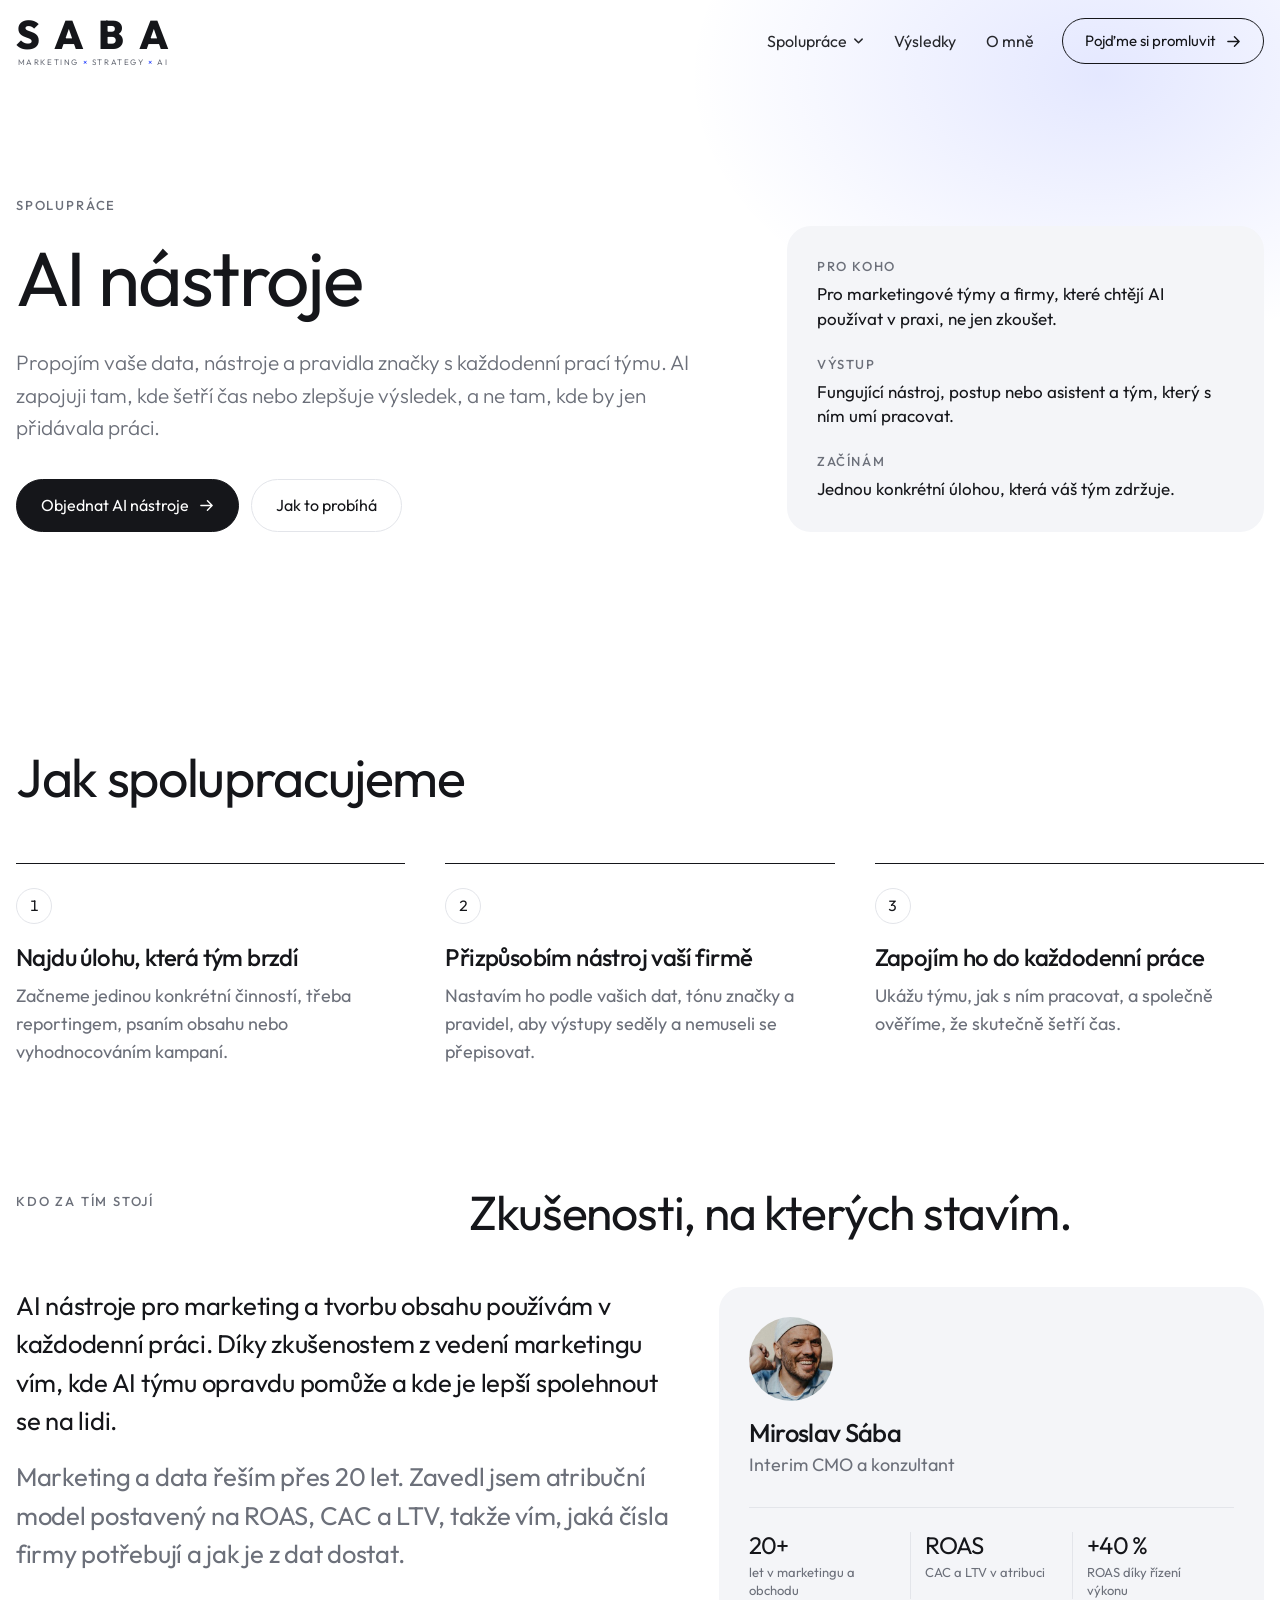
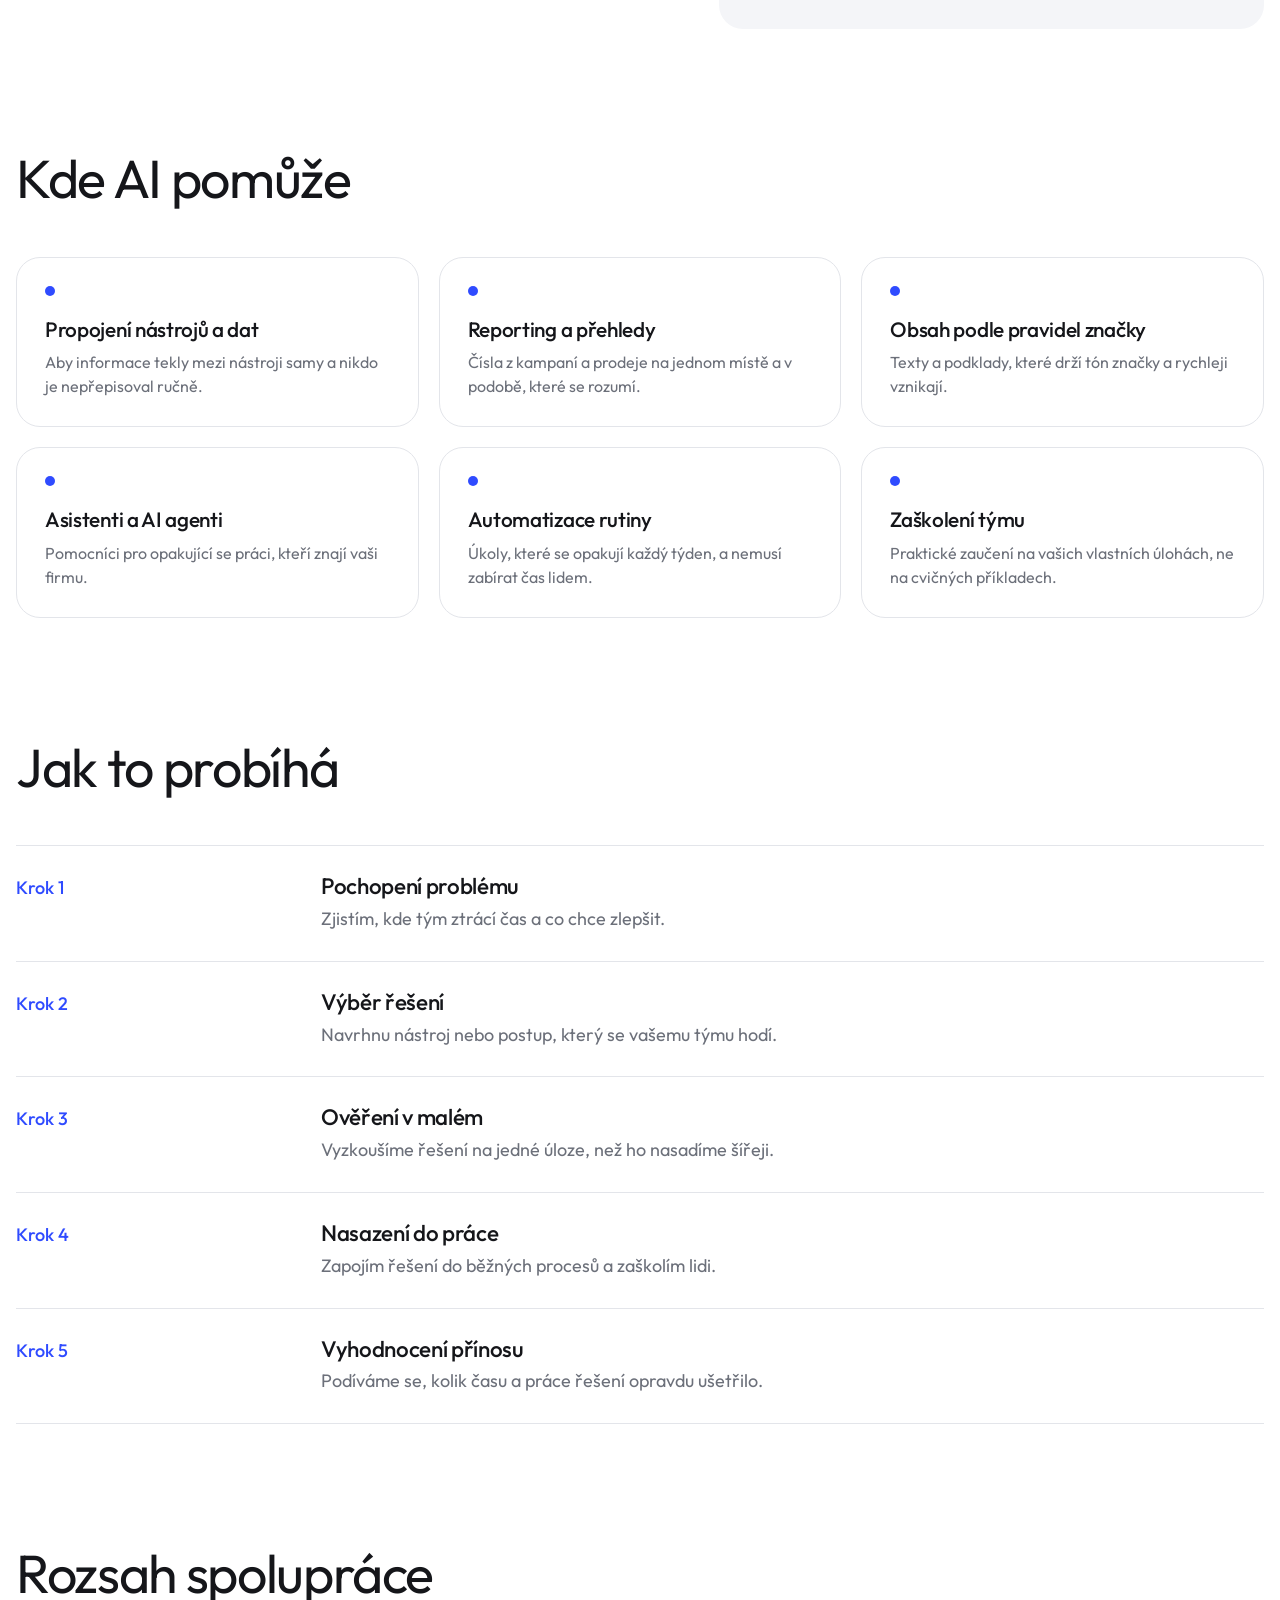
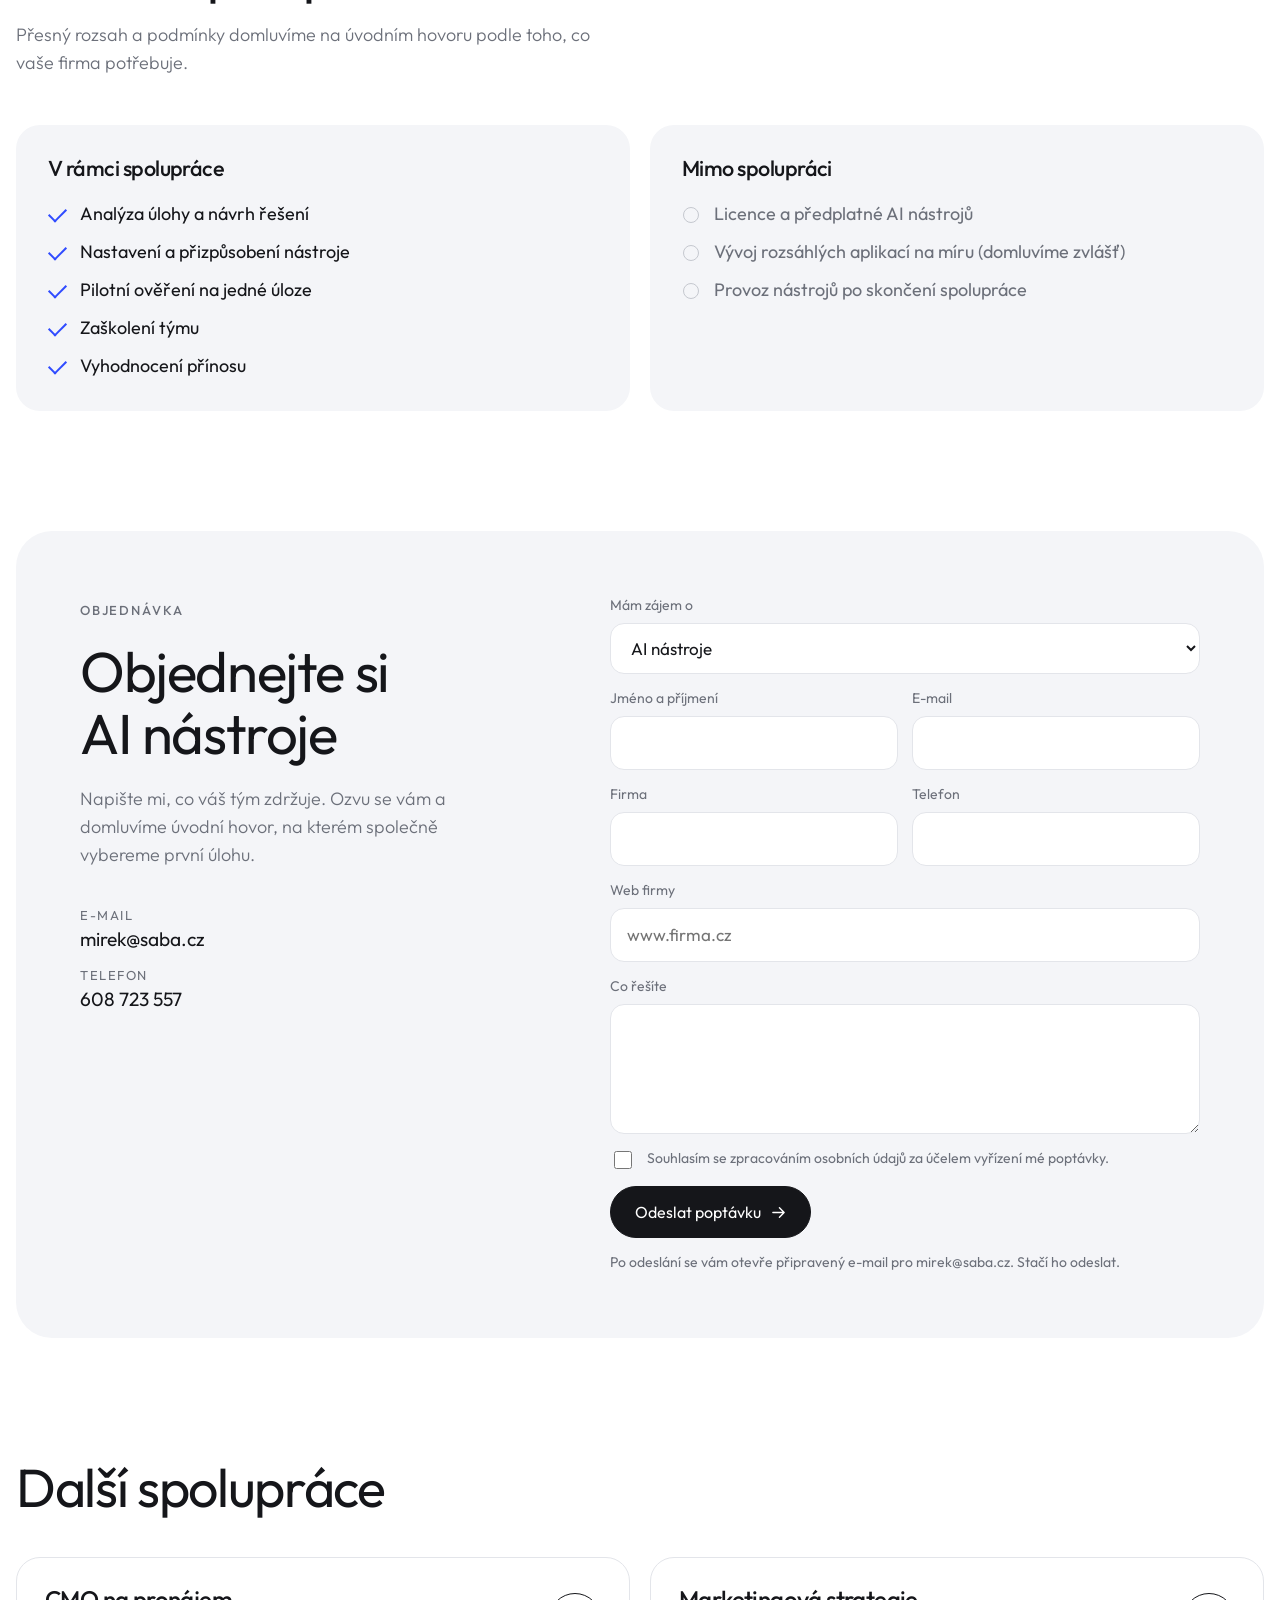
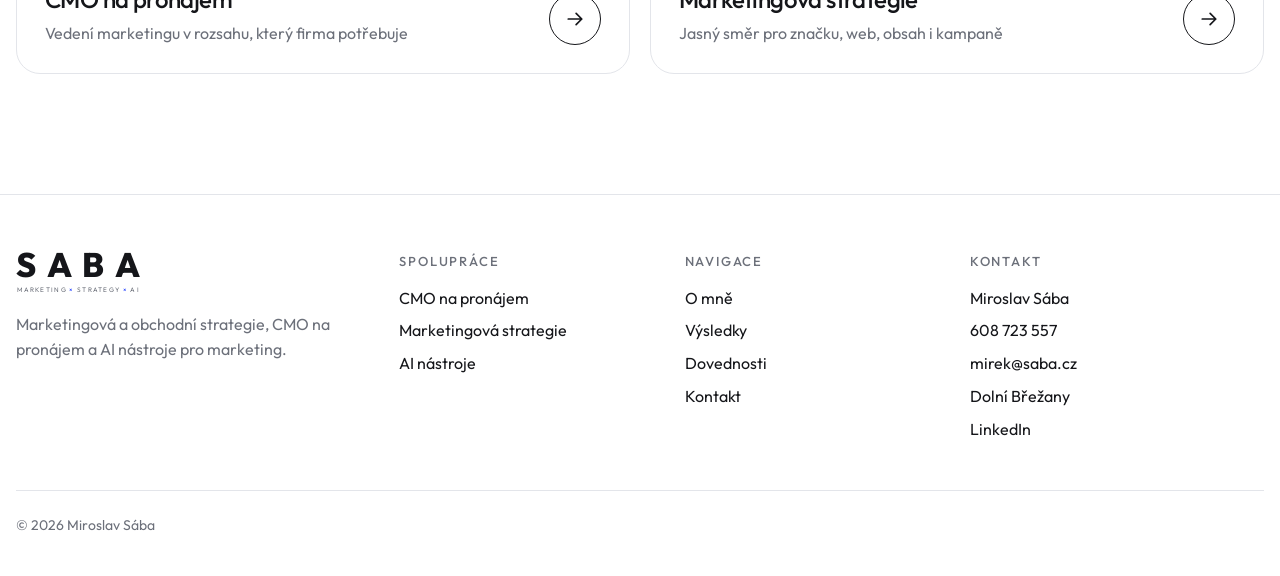
==== commit 2ff96f57: "update" ====
--- a/ai-nastroje.html
+++ b/ai-nastroje.html
@@ -3,7 +3,7 @@
 <head>
 <meta charset="utf-8">
 <meta name="viewport" content="width=device-width, initial-scale=1, viewport-fit=cover">
-<title>AI nástroje pro marketing | SABA Strategy × AI</title>
+<title>AI nástroje pro marketing | SABA Marketing × Strategy × AI</title>
 <meta name="description" content="Propojím data, nástroje a pravidla značky s každodenní prací týmu. AI tam, kde šetří čas nebo zlepšuje výsledek.">
 <link rel="preconnect" href="https://fonts.googleapis.com">
 <link rel="preconnect" href="https://fonts.gstatic.com" crossorigin>
@@ -13,7 +13,7 @@
 <body>
 <header id="hdr">
   <div class="wrap hbar">
-    <a class="logo" href="./" aria-label="SABA Strategy × AI, úvodní stránka"><b>SABA</b><i>STRATEGY <span class="x">×</span> AI</i></a>
+    <a class="logo" href="./" aria-label="SABA Marketing × Strategy × AI, úvodní stránka"><b><span>S</span><span>A</span><span>B</span><span>A</span></b><i>MARKETING <span class="x">×</span> STRATEGY <span class="x">×</span> AI</i></a>
     <nav class="nav" aria-label="Hlavní navigace">
       <div class="links">
         <div class="has-dd"><button class="dd-btn" type="button" aria-haspopup="true" aria-expanded="false">Spolupráce <svg viewBox="0 0 12 12" fill="none" stroke="currentColor" stroke-width="1.6" stroke-linecap="round" stroke-linejoin="round" aria-hidden="true"><path d="M2 4.5l4 4 4-4"/></svg></button><div class="dd"><a href="cmo-na-pronajem.html">CMO na pronájem<small>Vedení marketingu v rozsahu, který firma potřebuje</small></a><a href="marketingova-strategie.html">Marketingová strategie<small>Jasný směr pro značku, web, obsah i kampaně</small></a><a href="ai-nastroje.html" class="on">AI nástroje<small>AI zapojená do každodenní práce marketingu</small></a></div></div>
@@ -52,7 +52,7 @@
     <div class="head"><div><span class="label">Kdo za tím stojí</span></div><h2>Zkušenosti, na kterých stavím.</h2></div>
     <div class="bio" style="margin-top:48px">
       <div><p class="big">AI nástroje pro marketing a tvorbu obsahu používám v každodenní práci. Díky zkušenostem z vedení marketingu vím, kde AI týmu opravdu pomůže a kde je lepší spolehnout se na lidi.</p><p class="big">Marketing a data řeším přes 20 let. Zavedl jsem atribuční model postavený na ROAS, CAC a LTV, takže vím, jaká čísla firmy potřebují a jak je z dat dostat.</p></div>
-      <div class="person"><h3>Miroslav Sába</h3><p class="role">Interim CMO a konzultant</p>
+      <div class="person"><img class="avatar" src="img/mirek-avatar.jpg" width="240" height="240" alt="Miroslav Sába" loading="lazy"><h3>Miroslav Sába</h3><p class="role">Interim CMO a konzultant</p>
         <div class="pstats"><div><b>20+</b><span>let v marketingu a obchodu</span></div><div><b>ROAS</b><span>CAC a LTV v atribuci</span></div><div><b>+40 %</b><span>ROAS díky řízení výkonu</span></div></div></div>
     </div>
   </div>
@@ -139,7 +139,7 @@
 <footer>
   <div class="wrap">
     <div class="fgrid">
-      <div><a class="logo" href="./" aria-label="Zpět na úvod"><b style="font-size:24px">SABA</b><i style="font-size:8px">STRATEGY <span class="x">×</span> AI</i></a>
+      <div><a class="logo" href="./" aria-label="Zpět na úvod"><b style="font-size:34px"><span>S</span><span>A</span><span>B</span><span>A</span></b><i style="font-size:6.5px">MARKETING <span class="x">×</span> STRATEGY <span class="x">×</span> AI</i></a>
         <p>Marketingová a obchodní strategie, CMO na pronájem a AI nástroje pro marketing.</p></div>
       <div><h4>Spolupráce</h4><ul><li><a href="cmo-na-pronajem.html">CMO na pronájem</a></li><li><a href="marketingova-strategie.html">Marketingová strategie</a></li><li><a href="ai-nastroje.html">AI nástroje</a></li></ul></div>
       <div><h4>Navigace</h4><ul><li><a href="./#o-mne">O mně</a></li><li><a href="./#vysledky">Výsledky</a></li><li><a href="./#dovednosti">Dovednosti</a></li><li><a href="./#kontakt">Kontakt</a></li></ul></div>
--- a/style.css
+++ b/style.css
@@ -329,3 +329,21 @@
   .marq-track, .badge svg { animation: none; }
   * { transition: none !important; }
 }
+
+/* photos */
+.logo b { font-weight: 800; }
+.hero-in.has-photo { display: grid; grid-template-columns: minmax(0, 1.25fr) minmax(0, .75fr); gap: 56px; align-items: end; }
+.hero-photo { margin: 0; align-self: end; }
+.hero-photo img { display: block; width: 100%; max-height: 640px; object-fit: cover; object-position: 50% 15%; border-radius: 28px; background: var(--surface); }
+.about-photo { margin: 48px 0 0; }
+.about-photo img { display: block; width: 100%; max-height: 560px; object-fit: cover; object-position: 50% 30%; border-radius: 28px; background: var(--surface); }
+.person .avatar { display: block; width: 84px; height: 84px; border-radius: 50%; object-fit: cover; margin-bottom: 18px; }
+@media (max-width: 980px) {
+  .hero-in.has-photo { grid-template-columns: minmax(0, 1fr); gap: 36px; }
+  .hero-photo img { max-height: 520px; object-position: 50% 12%; }
+}
+
+/* logo: SABA spans the full width of the subline, both centred */
+.logo { align-items: stretch; gap: 7px; }
+.logo b { display: flex; justify-content: space-between; font-weight: 800; font-size: 40px; letter-spacing: 0; padding-left: 0; line-height: .85; }
+.logo i { display: block; text-align: center; font-weight: 400; font-size: 8px; letter-spacing: .2em; padding-left: .2em; }
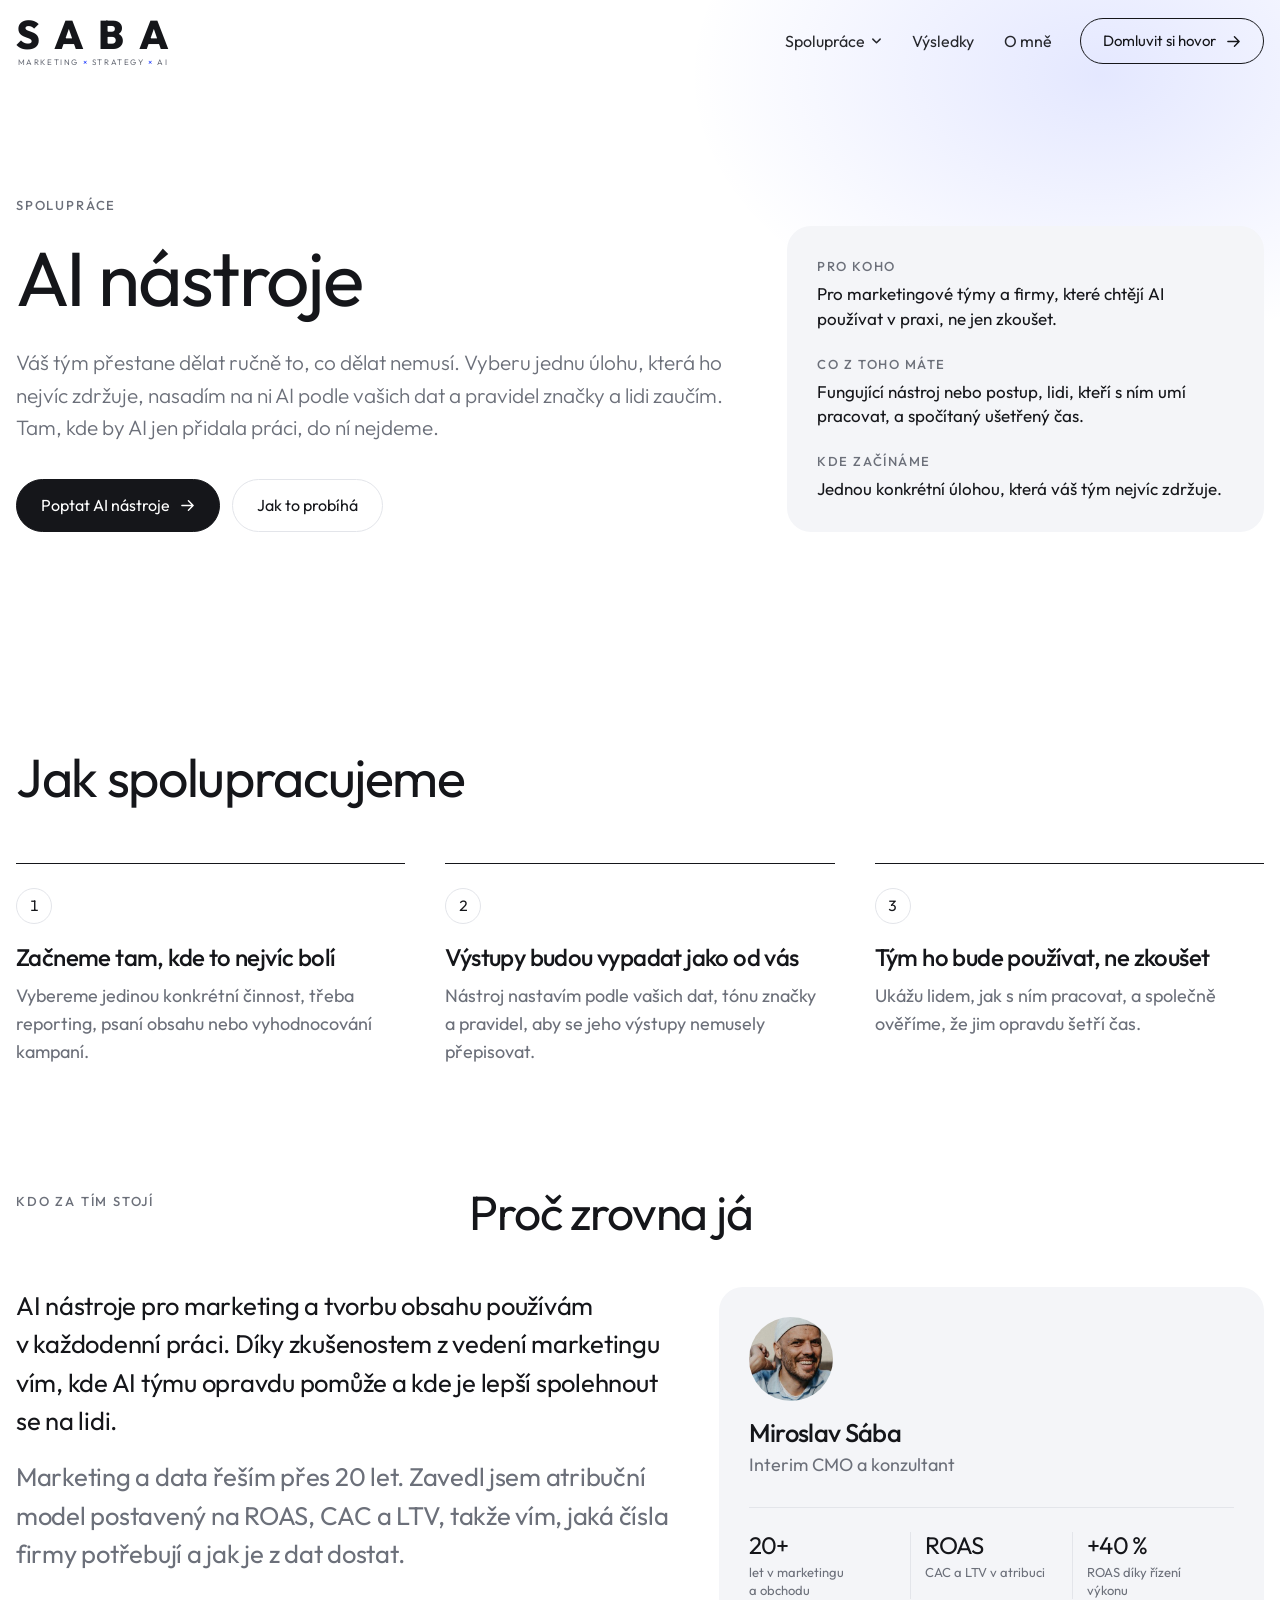
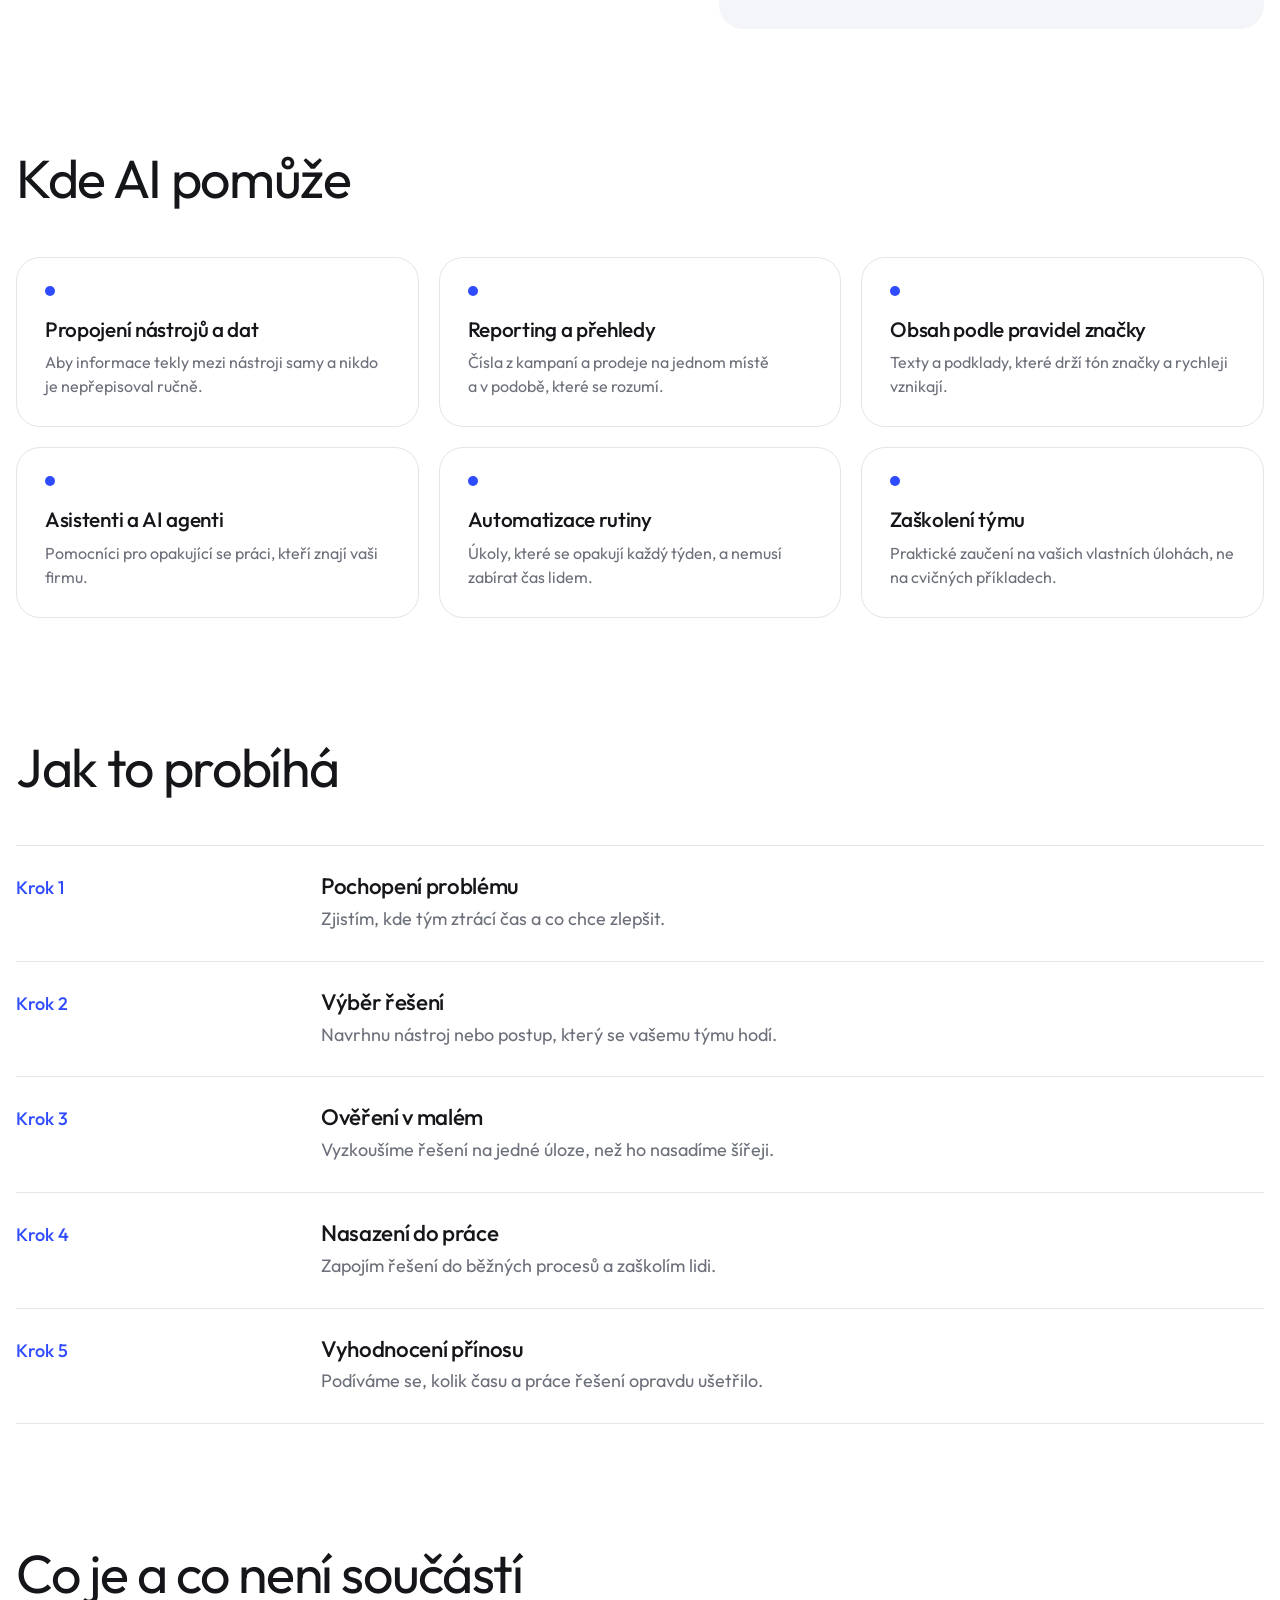
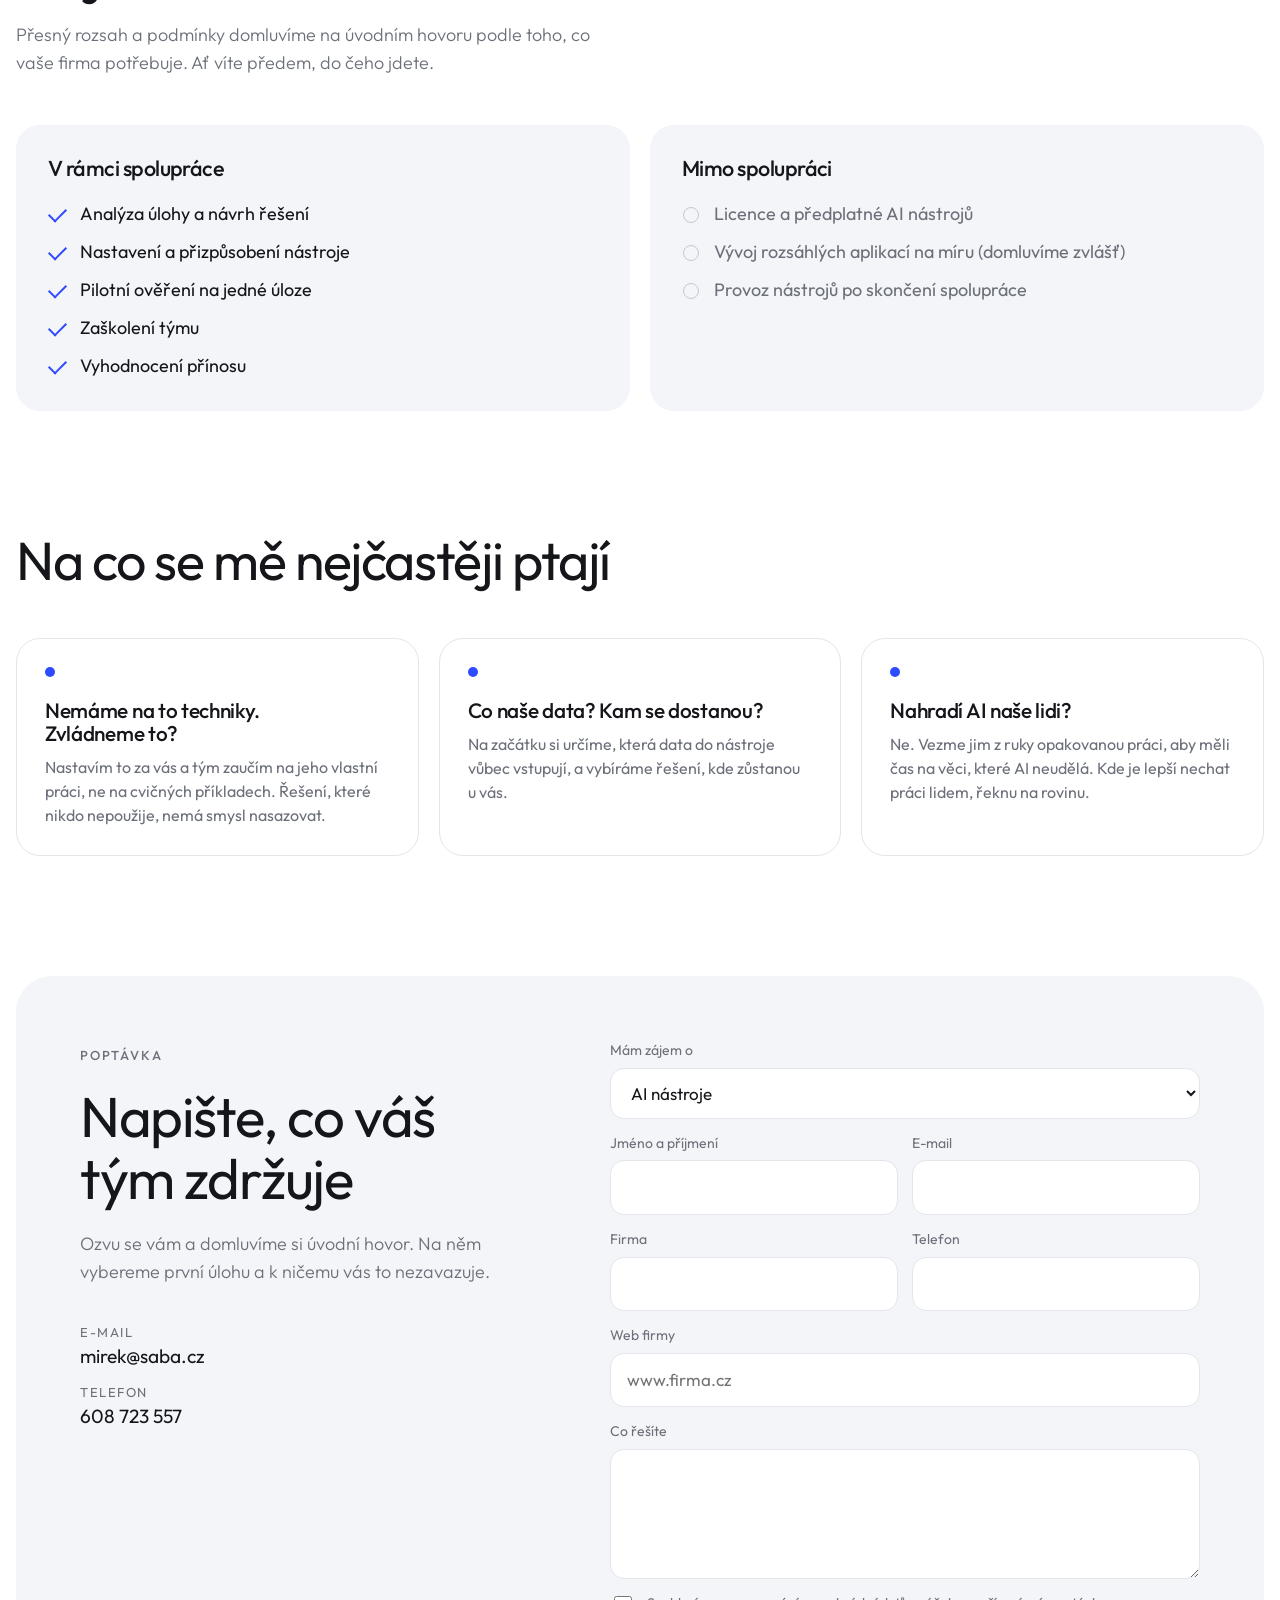
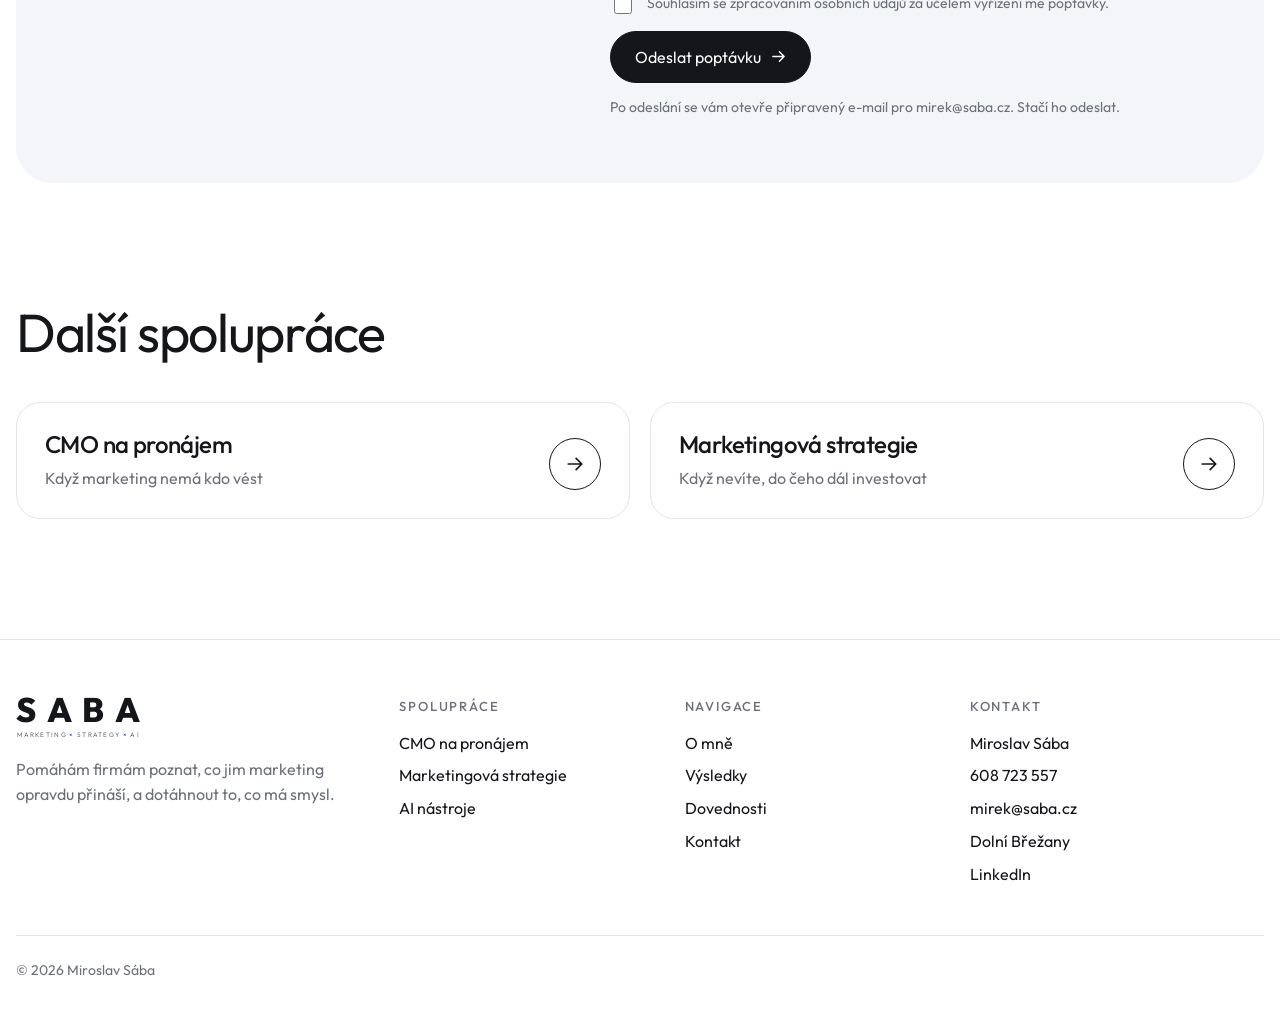
==== commit aa8750ec: "Update" ====
--- a/ai-nastroje.html
+++ b/ai-nastroje.html
@@ -4,7 +4,7 @@
 <meta charset="utf-8">
 <meta name="viewport" content="width=device-width, initial-scale=1, viewport-fit=cover">
 <title>AI nástroje pro marketing | SABA Marketing × Strategy × AI</title>
-<meta name="description" content="Propojím data, nástroje a pravidla značky s každodenní prací týmu. AI tam, kde šetří čas nebo zlepšuje výsledek.">
+<meta name="description" content="Váš tým přestane dělat ručně to, co dělat nemusí. Vyberu úlohu, která ho nejvíc zdržuje, nasadím na ni AI podle vašich dat a lidi zaučím.">
 <link rel="preconnect" href="https://fonts.googleapis.com">
 <link rel="preconnect" href="https://fonts.gstatic.com" crossorigin>
 <link href="https://fonts.googleapis.com/css2?family=Outfit:wght@300;400;500;600&display=swap" rel="stylesheet">
@@ -16,11 +16,11 @@
     <a class="logo" href="./" aria-label="SABA Marketing × Strategy × AI, úvodní stránka"><b><span>S</span><span>A</span><span>B</span><span>A</span></b><i>MARKETING <span class="x">×</span> STRATEGY <span class="x">×</span> AI</i></a>
     <nav class="nav" aria-label="Hlavní navigace">
       <div class="links">
-        <div class="has-dd"><button class="dd-btn" type="button" aria-haspopup="true" aria-expanded="false">Spolupráce <svg viewBox="0 0 12 12" fill="none" stroke="currentColor" stroke-width="1.6" stroke-linecap="round" stroke-linejoin="round" aria-hidden="true"><path d="M2 4.5l4 4 4-4"/></svg></button><div class="dd"><a href="cmo-na-pronajem.html">CMO na pronájem<small>Vedení marketingu v rozsahu, který firma potřebuje</small></a><a href="marketingova-strategie.html">Marketingová strategie<small>Jasný směr pro značku, web, obsah i kampaně</small></a><a href="ai-nastroje.html" class="on">AI nástroje<small>AI zapojená do každodenní práce marketingu</small></a></div></div>
+        <div class="has-dd"><button class="dd-btn" type="button" aria-haspopup="true" aria-expanded="false">Spolupráce <svg viewBox="0 0 12 12" fill="none" stroke="currentColor" stroke-width="1.6" stroke-linecap="round" stroke-linejoin="round" aria-hidden="true"><path d="M2 4.5l4 4 4-4"/></svg></button><div class="dd"><a href="cmo-na-pronajem.html">CMO na pronájem<small>Když marketing nemá kdo vést</small></a><a href="marketingova-strategie.html">Marketingová strategie<small>Když nevíte, do čeho dál investovat</small></a><a href="ai-nastroje.html" class="on">AI nástroje<small>Když tým utápí čas v rutině</small></a></div></div>
         <a href="./#vysledky">Výsledky</a>
-        <a href="./#o-mne">O mně</a>
+        <a href="./#o-mne">O mně</a>
       </div>
-      <a class="pill" href="#objednavka">Pojďme si promluvit <svg viewBox="0 0 16 16" fill="none" stroke="currentColor" stroke-width="1.5" stroke-linecap="round" stroke-linejoin="round" aria-hidden="true"><path d="M2 8h12M9 3l5 5-5 5"/></svg></a>
+      <a class="pill" href="#objednavka">Domluvit si hovor <svg viewBox="0 0 16 16" fill="none" stroke="currentColor" stroke-width="1.5" stroke-linecap="round" stroke-linejoin="round" aria-hidden="true"><path d="M2 8h12M9 3l5 5-5 5"/></svg></a>
       <button class="menu-btn" id="menubtn" type="button" aria-expanded="false" aria-controls="hdr">Menu</button>
     </nav>
   </div>
@@ -31,29 +31,29 @@
     <div>
       <span class="label">Spolupráce</span>
       <h1>AI nástroje</h1>
-      <p class="lead">Propojím vaše data, nástroje a pravidla značky s každodenní prací týmu. AI zapojuji tam, kde šetří čas nebo zlepšuje výsledek, a ne tam, kde by jen přidávala práci.</p>
-      <div class="cta"><a class="pill fill" href="#objednavka">Objednat AI nástroje <svg viewBox="0 0 16 16" fill="none" stroke="currentColor" stroke-width="1.5" stroke-linecap="round" stroke-linejoin="round" aria-hidden="true"><path d="M2 8h12M9 3l5 5-5 5"/></svg></a><a class="pill line" href="#postup">Jak to probíhá</a></div>
+      <p class="lead">Váš tým přestane dělat ručně to, co dělat nemusí. Vyberu jednu úlohu, která ho nejvíc zdržuje, nasadím na ni AI podle vašich dat a pravidel značky a lidi zaučím. Tam, kde by AI jen přidala práci, do ní nejdeme.</p>
+      <div class="cta"><a class="pill fill" href="#objednavka">Poptat AI nástroje <svg viewBox="0 0 16 16" fill="none" stroke="currentColor" stroke-width="1.5" stroke-linecap="round" stroke-linejoin="round" aria-hidden="true"><path d="M2 8h12M9 3l5 5-5 5"/></svg></a><a class="pill line" href="#postup">Jak to probíhá</a></div>
     </div>
-    <aside class="facts"><dl><dt>Pro koho</dt><dd>Pro marketingové týmy a firmy, které chtějí AI používat v praxi, ne jen zkoušet.</dd><dt>Výstup</dt><dd>Fungující nástroj, postup nebo asistent a tým, který s ním umí pracovat.</dd><dt>Začínám</dt><dd>Jednou konkrétní úlohou, která váš tým zdržuje.</dd></dl></aside>
+    <aside class="facts"><dl><dt>Pro koho</dt><dd>Pro marketingové týmy a firmy, které chtějí AI používat v praxi, ne jen zkoušet.</dd><dt>Co z toho máte</dt><dd>Fungující nástroj nebo postup, lidi, kteří s ním umí pracovat, a spočítaný ušetřený čas.</dd><dt>Kde začínáme</dt><dd>Jednou konkrétní úlohou, která váš tým nejvíc zdržuje.</dd></dl></aside>
   </div>
 </div>
 <section>
   <div class="wrap">
     <h2 class="sec-title">Jak spolupracujeme</h2>
     <div class="steps">
-      <div class="step"><span class="n">1</span><h3>Najdu úlohu, která tým brzdí</h3><p>Začneme jedinou konkrétní činností, třeba reportingem, psaním obsahu nebo vyhodnocováním kampaní.</p></div>
-      <div class="step"><span class="n">2</span><h3>Přizpůsobím nástroj vaší firmě</h3><p>Nastavím ho podle vašich dat, tónu značky a pravidel, aby výstupy seděly a nemuseli se přepisovat.</p></div>
-      <div class="step"><span class="n">3</span><h3>Zapojím ho do každodenní práce</h3><p>Ukážu týmu, jak s ním pracovat, a společně ověříme, že skutečně šetří čas.</p></div>
+      <div class="step"><span class="n">1</span><h3>Začneme tam, kde to nejvíc bolí</h3><p>Vybereme jedinou konkrétní činnost, třeba reporting, psaní obsahu nebo vyhodnocování kampaní.</p></div>
+      <div class="step"><span class="n">2</span><h3>Výstupy budou vypadat jako od vás</h3><p>Nástroj nastavím podle vašich dat, tónu značky a pravidel, aby se jeho výstupy nemusely přepisovat.</p></div>
+      <div class="step"><span class="n">3</span><h3>Tým ho bude používat, ne zkoušet</h3><p>Ukážu lidem, jak s ním pracovat, a společně ověříme, že jim opravdu šetří čas.</p></div>
     </div>
   </div>
 </section>
 <section>
   <div class="wrap">
-    <div class="head"><div><span class="label">Kdo za tím stojí</span></div><h2>Zkušenosti, na kterých stavím.</h2></div>
+    <div class="head"><div><span class="label">Kdo za tím stojí</span></div><h2>Proč zrovna já</h2></div>
     <div class="bio" style="margin-top:48px">
-      <div><p class="big">AI nástroje pro marketing a tvorbu obsahu používám v každodenní práci. Díky zkušenostem z vedení marketingu vím, kde AI týmu opravdu pomůže a kde je lepší spolehnout se na lidi.</p><p class="big">Marketing a data řeším přes 20 let. Zavedl jsem atribuční model postavený na ROAS, CAC a LTV, takže vím, jaká čísla firmy potřebují a jak je z dat dostat.</p></div>
-      <div class="person"><img class="avatar" src="img/mirek-avatar.jpg" width="240" height="240" alt="Miroslav Sába" loading="lazy"><h3>Miroslav Sába</h3><p class="role">Interim CMO a konzultant</p>
-        <div class="pstats"><div><b>20+</b><span>let v marketingu a obchodu</span></div><div><b>ROAS</b><span>CAC a LTV v atribuci</span></div><div><b>+40 %</b><span>ROAS díky řízení výkonu</span></div></div></div>
+      <div><p class="big">AI nástroje pro marketing a tvorbu obsahu používám v každodenní práci. Díky zkušenostem z vedení marketingu vím, kde AI týmu opravdu pomůže a kde je lepší spolehnout se na lidi.</p><p class="big">Marketing a data řeším přes 20 let. Zavedl jsem atribuční model postavený na ROAS, CAC a LTV, takže vím, jaká čísla firmy potřebují a jak je z dat dostat.</p></div>
+      <div class="person"><img class="avatar" src="img/mirek-avatar.jpg" width="240" height="240" alt="Miroslav Sába" loading="lazy"><h3>Miroslav Sába</h3><p class="role">Interim CMO a konzultant</p>
+        <div class="pstats"><div><b>20+</b><span>let v marketingu a obchodu</span></div><div><b>ROAS</b><span>CAC a LTV v atribuci</span></div><div><b>+40 %</b><span>ROAS díky řízení výkonu</span></div></div></div>
     </div>
   </div>
 </section>
@@ -61,11 +61,11 @@
   <div class="wrap">
     <h2 class="sec-title">Kde AI pomůže</h2>
     <div class="areas">
-      <div class="area"><h3>Propojení nástrojů a dat</h3><p>Aby informace tekly mezi nástroji samy a nikdo je nepřepisoval ručně.</p></div>
-      <div class="area"><h3>Reporting a přehledy</h3><p>Čísla z kampaní a prodeje na jednom místě a v podobě, které se rozumí.</p></div>
-      <div class="area"><h3>Obsah podle pravidel značky</h3><p>Texty a podklady, které drží tón značky a rychleji vznikají.</p></div>
-      <div class="area"><h3>Asistenti a AI agenti</h3><p>Pomocníci pro opakující se práci, kteří znají vaši firmu.</p></div>
-      <div class="area"><h3>Automatizace rutiny</h3><p>Úkoly, které se opakují každý týden, a nemusí zabírat čas lidem.</p></div>
+      <div class="area"><h3>Propojení nástrojů a dat</h3><p>Aby informace tekly mezi nástroji samy a nikdo je nepřepisoval ručně.</p></div>
+      <div class="area"><h3>Reporting a přehledy</h3><p>Čísla z kampaní a prodeje na jednom místě a v podobě, které se rozumí.</p></div>
+      <div class="area"><h3>Obsah podle pravidel značky</h3><p>Texty a podklady, které drží tón značky a rychleji vznikají.</p></div>
+      <div class="area"><h3>Asistenti a AI agenti</h3><p>Pomocníci pro opakující se práci, kteří znají vaši firmu.</p></div>
+      <div class="area"><h3>Automatizace rutiny</h3><p>Úkoly, které se opakují každý týden, a nemusí zabírat čas lidem.</p></div>
       <div class="area"><h3>Zaškolení týmu</h3><p>Praktické zaučení na vašich vlastních úlohách, ne na cvičných příkladech.</p></div>
     </div>
   </div>
@@ -74,21 +74,31 @@
   <div class="wrap">
     <h2 class="sec-title">Jak to probíhá</h2>
     <div class="tl">
-      <div class="tli"><span class="k">Krok 1</span><div><h3>Pochopení problému</h3><p>Zjistím, kde tým ztrácí čas a co chce zlepšit.</p></div></div>
+      <div class="tli"><span class="k">Krok 1</span><div><h3>Pochopení problému</h3><p>Zjistím, kde tým ztrácí čas a co chce zlepšit.</p></div></div>
       <div class="tli"><span class="k">Krok 2</span><div><h3>Výběr řešení</h3><p>Navrhnu nástroj nebo postup, který se vašemu týmu hodí.</p></div></div>
-      <div class="tli"><span class="k">Krok 3</span><div><h3>Ověření v malém</h3><p>Vyzkoušíme řešení na jedné úloze, než ho nasadíme šířeji.</p></div></div>
-      <div class="tli"><span class="k">Krok 4</span><div><h3>Nasazení do práce</h3><p>Zapojím řešení do běžných procesů a zaškolím lidi.</p></div></div>
-      <div class="tli"><span class="k">Krok 5</span><div><h3>Vyhodnocení přínosu</h3><p>Podíváme se, kolik času a práce řešení opravdu ušetřilo.</p></div></div>
+      <div class="tli"><span class="k">Krok 3</span><div><h3>Ověření v malém</h3><p>Vyzkoušíme řešení na jedné úloze, než ho nasadíme šířeji.</p></div></div>
+      <div class="tli"><span class="k">Krok 4</span><div><h3>Nasazení do práce</h3><p>Zapojím řešení do běžných procesů a zaškolím lidi.</p></div></div>
+      <div class="tli"><span class="k">Krok 5</span><div><h3>Vyhodnocení přínosu</h3><p>Podíváme se, kolik času a práce řešení opravdu ušetřilo.</p></div></div>
     </div>
   </div>
 </section>
 <section>
   <div class="wrap">
-    <h2 class="sec-title">Rozsah spolupráce</h2>
-    <p class="lead" style="margin-top:18px;max-width:34em">Přesný rozsah a podmínky domluvíme na úvodním hovoru podle toho, co vaše firma potřebuje.</p>
+    <h2 class="sec-title">Co je a co není součástí</h2>
+    <p class="lead" style="margin-top:18px;max-width:34em">Přesný rozsah a podmínky domluvíme na úvodním hovoru podle toho, co vaše firma potřebuje. Ať víte předem, do čeho jdete.</p>
     <div class="scope">
-      <div class="box in"><h3>V rámci spolupráce</h3><ul><li>Analýza úlohy a návrh řešení</li><li>Nastavení a přizpůsobení nástroje</li><li>Pilotní ověření na jedné úloze</li><li>Zaškolení týmu</li><li>Vyhodnocení přínosu</li></ul></div>
-      <div class="box out"><h3>Mimo spolupráci</h3><ul><li>Licence a předplatné AI nástrojů</li><li>Vývoj rozsáhlých aplikací na míru (domluvíme zvlášť)</li><li>Provoz nástrojů po skončení spolupráce</li></ul></div>
+      <div class="box in"><h3>V rámci spolupráce</h3><ul><li>Analýza úlohy a návrh řešení</li><li>Nastavení a přizpůsobení nástroje</li><li>Pilotní ověření na jedné úloze</li><li>Zaškolení týmu</li><li>Vyhodnocení přínosu</li></ul></div>
+      <div class="box out"><h3>Mimo spolupráci</h3><ul><li>Licence a předplatné AI nástrojů</li><li>Vývoj rozsáhlých aplikací na míru (domluvíme zvlášť)</li><li>Provoz nástrojů po skončení spolupráce</li></ul></div>
+    </div>
+  </div>
+</section>
+<section>
+  <div class="wrap">
+    <h2 class="sec-title">Na co se mě nejčastěji ptají</h2>
+    <div class="areas">
+      <div class="area"><h3>Nemáme na to techniky. Zvládneme to?</h3><p>Nastavím to za vás a tým zaučím na jeho vlastní práci, ne na cvičných příkladech. Řešení, které nikdo nepoužije, nemá smysl nasazovat.</p></div>
+      <div class="area"><h3>Co naše data? Kam se dostanou?</h3><p>Na začátku si určíme, která data do nástroje vůbec vstupují, a vybíráme řešení, kde zůstanou u vás.</p></div>
+      <div class="area"><h3>Nahradí AI naše lidi?</h3><p>Ne. Vezme jim z ruky opakovanou práci, aby měli čas na věci, které AI neudělá. Kde je lepší nechat práci lidem, řeknu na rovinu.</p></div>
     </div>
   </div>
 </section>
@@ -96,9 +106,9 @@
   <div class="wrap">
     <div class="box">
       <div>
-        <span class="label">Objednávka</span>
-        <h2 style="margin-top:18px">Objednejte si AI nástroje</h2>
-        <p class="lead">Napište mi, co váš tým zdržuje. Ozvu se vám a domluvíme úvodní hovor, na kterém společně vybereme první úlohu.</p>
+        <span class="label">Poptávka</span>
+        <h2 style="margin-top:18px">Napište, co váš tým zdržuje</h2>
+        <p class="lead">Ozvu se vám a domluvíme si úvodní hovor. Na něm vybereme první úlohu a k ničemu vás to nezavazuje.</p>
         <div class="direct">
           <div><span>E-mail</span><a href="mailto:mirek@saba.cz">mirek@saba.cz</a></div>
           <div><span>Telefon</span><a href="tel:+420608723557">608 723 557</a></div>
@@ -107,7 +117,7 @@
       <form id="orderform" data-service="ai" novalidate>
         <div class="field"><label for="f-service">Mám zájem o</label><select id="f-service" name="service"><option value="cmo">CMO na pronájem</option><option value="strategie">Marketingová strategie</option><option value="ai">AI nástroje</option><option value="jine">Něco jiného</option></select></div>
         <div class="f2">
-          <div class="field"><label for="f-name">Jméno a příjmení</label><input id="f-name" name="name" type="text" autocomplete="name" required></div>
+          <div class="field"><label for="f-name">Jméno a příjmení</label><input id="f-name" name="name" type="text" autocomplete="name" required></div>
           <div class="field"><label for="f-mail">E-mail</label><input id="f-mail" name="email" type="email" autocomplete="email" required></div>
           <div class="field"><label for="f-firm">Firma</label><input id="f-firm" name="firm" type="text" autocomplete="organization"></div>
           <div class="field"><label for="f-tel">Telefon</label><input id="f-tel" name="tel" type="tel" autocomplete="tel"></div>
@@ -118,7 +128,7 @@
         <div><button class="pill fill" type="submit">Odeslat poptávku <svg viewBox="0 0 16 16" fill="none" stroke="currentColor" stroke-width="1.5" stroke-linecap="round" stroke-linejoin="round" aria-hidden="true"><path d="M2 8h12M9 3l5 5-5 5"/></svg></button></div>
         <p class="formnote">Po odeslání se vám otevře připravený e-mail pro mirek@saba.cz. Stačí ho odeslat.</p>
         <div class="sent" id="sent" aria-live="polite">
-          <p>Připravil jsem vám e-mail. Pokud se neotevřel, zkopírujte text níže a pošlete ho na mirek@saba.cz.</p>
+          <p>Připravil jsem vám e-mail. Pokud se neotevřel, zkopírujte text níže a pošlete ho na mirek@saba.cz.</p>
           <textarea id="sent-text" readonly></textarea>
           <button class="sm" id="sent-copy" type="button">Zkopírovat text</button>
         </div>
@@ -130,8 +140,8 @@
   <div class="wrap">
     <h2 class="sec-title">Další spolupráce</h2>
     <div class="more-svc">
-      <a href="cmo-na-pronajem.html"><div><h3>CMO na pronájem</h3><p>Vedení marketingu v rozsahu, který firma potřebuje</p></div><span class="go"><svg viewBox="0 0 16 16" fill="none" stroke="currentColor" stroke-width="1.5" stroke-linecap="round" stroke-linejoin="round" aria-hidden="true"><path d="M2 8h12M9 3l5 5-5 5"/></svg></span></a>
-      <a href="marketingova-strategie.html"><div><h3>Marketingová strategie</h3><p>Jasný směr pro značku, web, obsah i kampaně</p></div><span class="go"><svg viewBox="0 0 16 16" fill="none" stroke="currentColor" stroke-width="1.5" stroke-linecap="round" stroke-linejoin="round" aria-hidden="true"><path d="M2 8h12M9 3l5 5-5 5"/></svg></span></a>
+      <a href="cmo-na-pronajem.html"><div><h3>CMO na pronájem</h3><p>Když marketing nemá kdo vést</p></div><span class="go"><svg viewBox="0 0 16 16" fill="none" stroke="currentColor" stroke-width="1.5" stroke-linecap="round" stroke-linejoin="round" aria-hidden="true"><path d="M2 8h12M9 3l5 5-5 5"/></svg></span></a>
+      <a href="marketingova-strategie.html"><div><h3>Marketingová strategie</h3><p>Když nevíte, do čeho dál investovat</p></div><span class="go"><svg viewBox="0 0 16 16" fill="none" stroke="currentColor" stroke-width="1.5" stroke-linecap="round" stroke-linejoin="round" aria-hidden="true"><path d="M2 8h12M9 3l5 5-5 5"/></svg></span></a>
     </div>
   </div>
 </section>
@@ -140,9 +150,9 @@
   <div class="wrap">
     <div class="fgrid">
       <div><a class="logo" href="./" aria-label="Zpět na úvod"><b style="font-size:34px"><span>S</span><span>A</span><span>B</span><span>A</span></b><i style="font-size:6.5px">MARKETING <span class="x">×</span> STRATEGY <span class="x">×</span> AI</i></a>
-        <p>Marketingová a obchodní strategie, CMO na pronájem a AI nástroje pro marketing.</p></div>
+        <p>Pomáhám firmám poznat, co jim marketing opravdu přináší, a dotáhnout to, co má smysl.</p></div>
       <div><h4>Spolupráce</h4><ul><li><a href="cmo-na-pronajem.html">CMO na pronájem</a></li><li><a href="marketingova-strategie.html">Marketingová strategie</a></li><li><a href="ai-nastroje.html">AI nástroje</a></li></ul></div>
-      <div><h4>Navigace</h4><ul><li><a href="./#o-mne">O mně</a></li><li><a href="./#vysledky">Výsledky</a></li><li><a href="./#dovednosti">Dovednosti</a></li><li><a href="./#kontakt">Kontakt</a></li></ul></div>
+      <div><h4>Navigace</h4><ul><li><a href="./#o-mne">O mně</a></li><li><a href="./#vysledky">Výsledky</a></li><li><a href="./#dovednosti">Dovednosti</a></li><li><a href="./#kontakt">Kontakt</a></li></ul></div>
       <div><h4>Kontakt</h4><ul><li>Miroslav Sába</li><li><a href="tel:+420608723557">608 723 557</a></li><li><a href="mailto:mirek@saba.cz">mirek@saba.cz</a></li><li>Dolní Břežany</li><li><a href="https://www.linkedin.com/in/miroslav-saba" target="_blank" rel="noopener">LinkedIn</a></li></ul></div>
     </div>
     <div class="fine"><span>© 2026 Miroslav Sába</span></div>
--- a/style.css
+++ b/style.css
@@ -134,6 +134,7 @@
 .card .txt { display: flex; align-items: flex-end; justify-content: space-between; gap: 20px; }
 .card h3 { font-size: 1.7rem; font-weight: 500; }
 .card .txt p { margin-top: 10px; font-size: 16px; opacity: .78; line-height: 1.45; }
+.card .txt p strong { display: block; font-weight: 500; margin-bottom: 6px; }
 .card .more { display: block; margin-top: 14px; font-size: 14px; font-weight: 500; letter-spacing: .04em; opacity: .9; }
 .go { flex: none; width: 52px; height: 52px; border-radius: 50%; border: 1px solid currentColor; display: grid; place-items: center; transition: background .2s, color .2s; }
 .go svg { width: 18px; height: 18px; }
